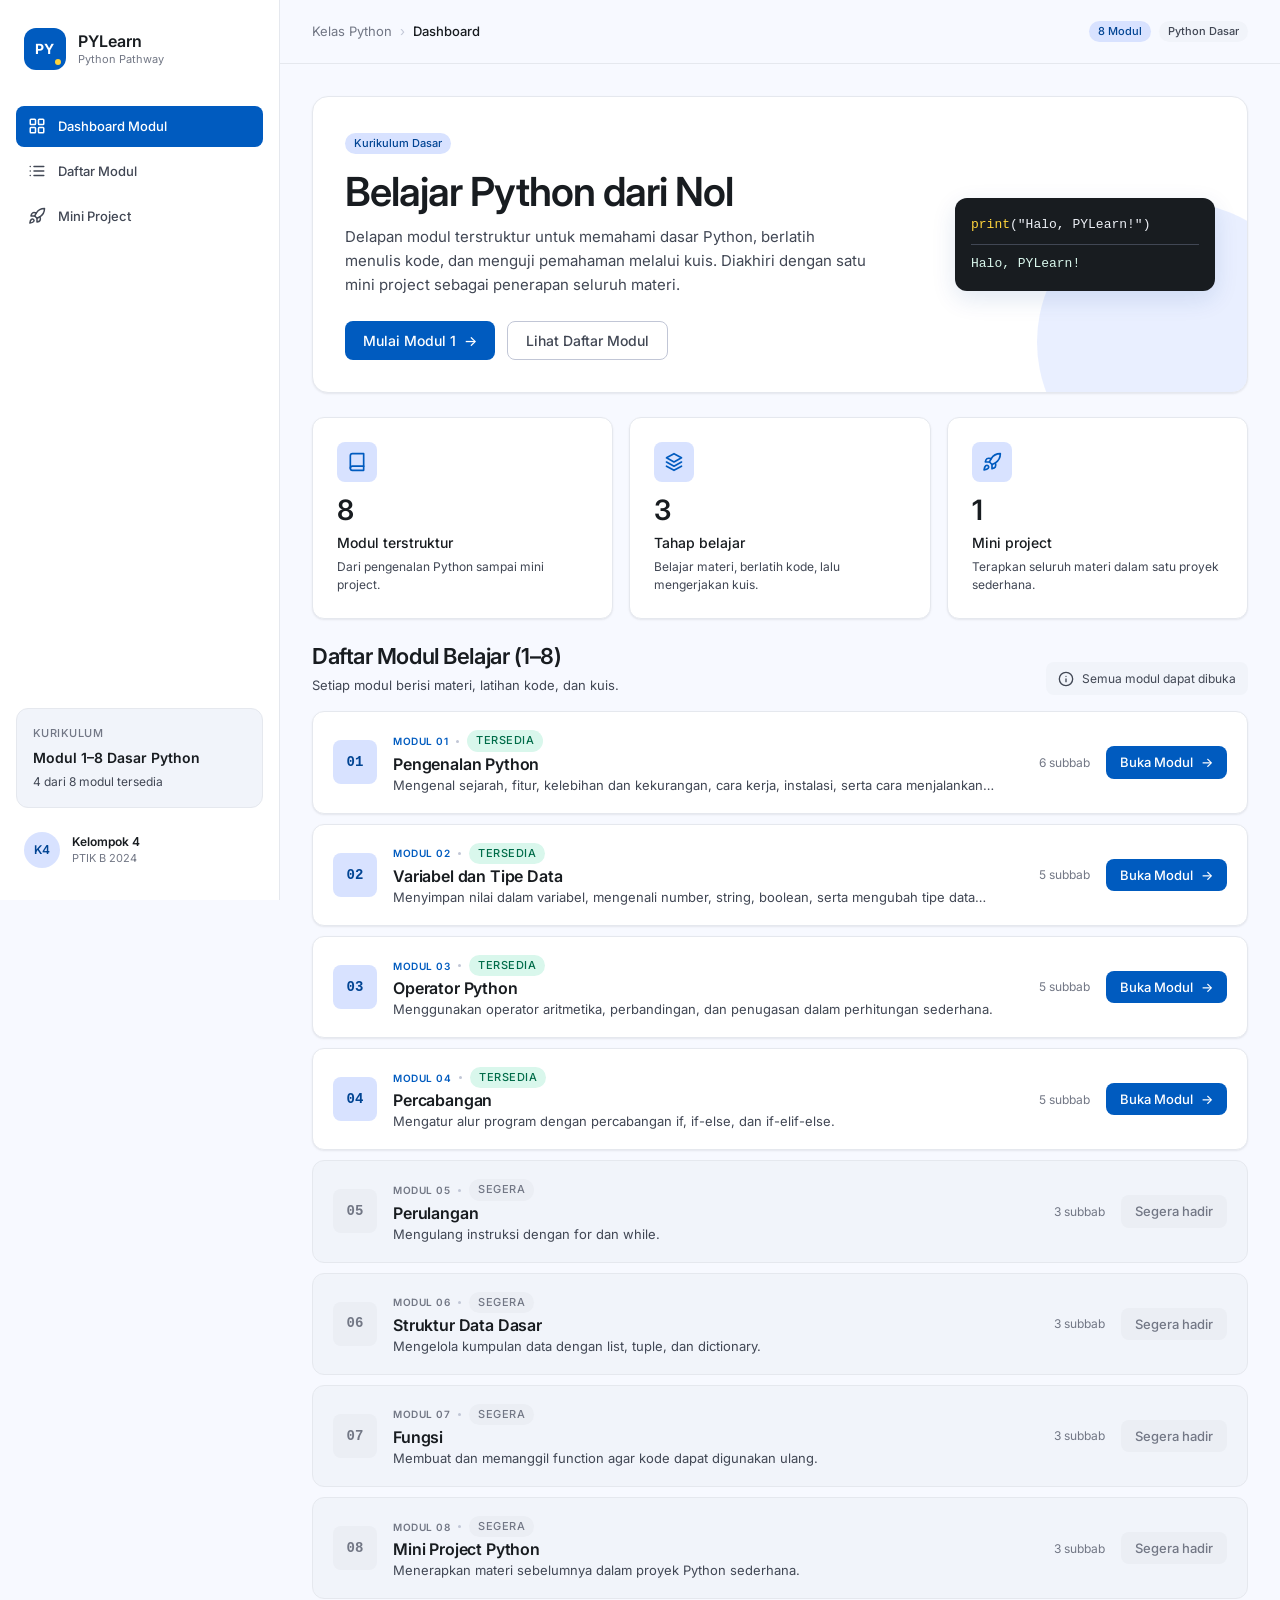
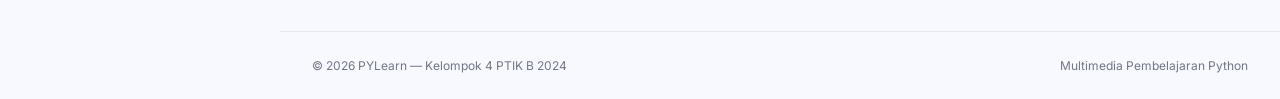
==== index.html @ 224ff623 "menambahkan modul 4" ====
<!DOCTYPE html>
<html lang="id">
<head>
  <meta charset="UTF-8">
  <meta name="viewport" content="width=device-width, initial-scale=1">

  <title>PYLearn — Belajar Python dari Nol</title>
  <meta name="description"
        content="Multimedia pembelajaran Python untuk mahasiswa semester awal: materi, latihan kode, kuis, dan mini project.">

  <link rel="icon" href="favicon.svg" type="image/svg+xml">

  <link rel="preconnect" href="https://fonts.googleapis.com">
  <link rel="preconnect" href="https://fonts.gstatic.com" crossorigin>
  <link href="https://fonts.googleapis.com/css2?family=Inter:wght@400;500;600;700&display=swap"
        rel="stylesheet">

  <link rel="stylesheet" href="css/variables.css">
  <link rel="stylesheet" href="css/base.css">
  <link rel="stylesheet" href="css/components.css">
</head>
<body>

  <!-- ==================== SIDEBAR ==================== -->
  <aside class="sidebar" id="sidebar" aria-label="Navigasi utama">
    <a class="merek" href="index.html" aria-label="PYLearn, kembali ke dashboard">
      <span class="merek__ikon" aria-hidden="true">PY</span>
      <span class="merek__teks">
        <strong>PYLearn</strong>
        <span>Python Pathway</span>
      </span>
    </a>

    <nav class="navigasi-utama" aria-label="Navigasi halaman">
      <span class="navigasi-utama__penanda" aria-hidden="true"></span>

      <a class="navigasi-utama__tautan navigasi-utama__tautan--aktif"
         href="#dashboard"
         data-bagian="dashboard"
         aria-current="location">
        <svg class="navigasi-utama__ikon" viewBox="0 0 24 24" fill="none"
             stroke="currentColor" stroke-width="2" stroke-linecap="round"
             stroke-linejoin="round" aria-hidden="true">
          <rect x="3" y="3" width="7" height="7" rx="1"></rect>
          <rect x="14" y="3" width="7" height="7" rx="1"></rect>
          <rect x="3" y="14" width="7" height="7" rx="1"></rect>
          <rect x="14" y="14" width="7" height="7" rx="1"></rect>
        </svg>
        Dashboard Modul
      </a>

      <a class="navigasi-utama__tautan"
         href="#daftar-modul"
         data-bagian="daftar-modul">
        <svg class="navigasi-utama__ikon" viewBox="0 0 24 24" fill="none"
             stroke="currentColor" stroke-width="2" stroke-linecap="round"
             stroke-linejoin="round" aria-hidden="true">
          <path d="M8 6h13"></path>
          <path d="M8 12h13"></path>
          <path d="M8 18h13"></path>
          <path d="M3 6h.01"></path>
          <path d="M3 12h.01"></path>
          <path d="M3 18h.01"></path>
        </svg>
        Daftar Modul
      </a>

      <a class="navigasi-utama__tautan" href="modul.html?id=8">
        <svg class="navigasi-utama__ikon" viewBox="0 0 24 24" fill="none"
             stroke="currentColor" stroke-width="2" stroke-linecap="round"
             stroke-linejoin="round" aria-hidden="true">
          <path d="M4.5 16.5c-1.5 1.26-2 5-2 5s3.74-.5 5-2c.71-.84.7-2.13-.09-2.91a2.18 2.18 0 0 0-2.91-.09z"></path>
          <path d="m12 15-3-3a22 22 0 0 1 2-3.95A12.88 12.88 0 0 1 22 2c0 2.72-.78 7.5-6 11a22.35 22.35 0 0 1-4 2z"></path>
          <path d="M9 12H4s.55-3.03 2-4c1.62-1.08 5 0 5 0"></path>
          <path d="M12 15v5s3.03-.55 4-2c1.08-1.62 0-5 0-5"></path>
        </svg>
        Mini Project
      </a>
    </nav>

    <div class="sidebar__kartu">
      <p class="sidebar__kartu-label">Kurikulum</p>
      <p class="sidebar__kartu-judul">Modul 1–8 Dasar Python</p>
      <p class="sidebar__kartu-teks">
        <span id="jumlah-tersedia">4</span> dari 8 modul tersedia
      </p>
    </div>

    <div class="sidebar__kaki">
      <span class="avatar" aria-hidden="true">K4</span>
      <div class="sidebar__kaki-teks">
        <strong>Kelompok 4</strong>
        <span>PTIK B 2024</span>
      </div>
    </div>
  </aside>

  <div class="bingkai-utama">
    <!-- ==================== TOPBAR ==================== -->
    <header class="topbar">
      <button class="tombol-menu" id="tombol-menu" type="button"
              aria-controls="sidebar" aria-expanded="false"
              aria-label="Buka navigasi">
        <svg viewBox="0 0 24 24" width="20" height="20" fill="none"
             stroke="currentColor" stroke-width="2" stroke-linecap="round"
             aria-hidden="true">
          <path d="M4 6h16"></path>
          <path d="M4 12h16"></path>
          <path d="M4 18h16"></path>
        </svg>
      </button>

      <nav class="remah" aria-label="Remah roti">
        <span class="remah__kelas">Kelas Python</span>
        <span class="remah__pemisah" aria-hidden="true">›</span>
        <span class="remah__aktif">Dashboard</span>
      </nav>

      <div class="topbar__kanan">
        <span class="lencana lencana--biru">8 Modul</span>
        <span class="lencana">Python Dasar</span>
      </div>
    </header>

    <!-- ==================== KONTEN DASHBOARD ==================== -->
    <main class="konten-utama">

      <!-- Banner utama dan ajakan mulai belajar. -->
      <section class="banner" id="dashboard" aria-labelledby="judul-banner">
        <div class="banner__isi">
          <span class="lencana lencana--biru">Kurikulum Dasar</span>
          <h1 class="banner__judul" id="judul-banner">
            Belajar Python dari Nol
          </h1>
          <p class="banner__teks">
            Delapan modul terstruktur untuk memahami dasar Python, berlatih
            menulis kode, dan menguji pemahaman melalui kuis. Diakhiri dengan
            satu mini project sebagai penerapan seluruh materi.
          </p>
          <div class="banner__aksi">
            <a class="tombol" href="modul.html?id=1">
              Mulai Modul 1
              <span aria-hidden="true">→</span>
            </a>
            <a class="tombol tombol--garis" href="#daftar-modul">
              Lihat Daftar Modul
            </a>
          </div>
        </div>

        <div class="banner__kode" aria-hidden="true">
          <span class="banner__kode-baris">
            <span class="banner__kode-kata">print</span>("Halo, PYLearn!")
          </span>
          <span class="banner__kode-hasil">Halo, PYLearn!</span>
        </div>
      </section>

      <!-- Ringkasan angka kurikulum; isinya statis. -->
      <section class="ringkasan" aria-label="Ringkasan kurikulum">
        <article class="kartu-ringkasan">
          <span class="kartu-ringkasan__ikon" aria-hidden="true">
            <svg viewBox="0 0 24 24" width="20" height="20" fill="none"
                 stroke="currentColor" stroke-width="2" stroke-linecap="round"
                 stroke-linejoin="round">
              <path d="M4 19.5A2.5 2.5 0 0 1 6.5 17H20"></path>
              <path d="M6.5 2H20v20H6.5A2.5 2.5 0 0 1 4 19.5v-15A2.5 2.5 0 0 1 6.5 2z"></path>
            </svg>
          </span>
          <span class="kartu-ringkasan__nilai">8</span>
          <span class="kartu-ringkasan__label">Modul terstruktur</span>
          <p class="kartu-ringkasan__teks">
            Dari pengenalan Python sampai mini project.
          </p>
        </article>

        <article class="kartu-ringkasan">
          <span class="kartu-ringkasan__ikon" aria-hidden="true">
            <svg viewBox="0 0 24 24" width="20" height="20" fill="none"
                 stroke="currentColor" stroke-width="2" stroke-linecap="round"
                 stroke-linejoin="round">
              <path d="m12 2 9 5-9 5-9-5 9-5z"></path>
              <path d="m3 12 9 5 9-5"></path>
              <path d="m3 17 9 5 9-5"></path>
            </svg>
          </span>
          <span class="kartu-ringkasan__nilai">3</span>
          <span class="kartu-ringkasan__label">Tahap belajar</span>
          <p class="kartu-ringkasan__teks">
            Belajar materi, berlatih kode, lalu mengerjakan kuis.
          </p>
        </article>

        <article class="kartu-ringkasan">
          <span class="kartu-ringkasan__ikon" aria-hidden="true">
            <svg viewBox="0 0 24 24" width="20" height="20" fill="none"
                 stroke="currentColor" stroke-width="2" stroke-linecap="round"
                 stroke-linejoin="round">
              <path d="M4.5 16.5c-1.5 1.26-2 5-2 5s3.74-.5 5-2c.71-.84.7-2.13-.09-2.91a2.18 2.18 0 0 0-2.91-.09z"></path>
              <path d="m12 15-3-3a22 22 0 0 1 2-3.95A12.88 12.88 0 0 1 22 2c0 2.72-.78 7.5-6 11a22.35 22.35 0 0 1-4 2z"></path>
              <path d="M9 12H4s.55-3.03 2-4c1.62-1.08 5 0 5 0"></path>
              <path d="M12 15v5s3.03-.55 4-2c1.08-1.62 0-5 0-5"></path>
            </svg>
          </span>
          <span class="kartu-ringkasan__nilai">1</span>
          <span class="kartu-ringkasan__label">Mini project</span>
          <p class="kartu-ringkasan__teks">
            Terapkan seluruh materi dalam satu proyek sederhana.
          </p>
        </article>
      </section>

      <!-- Daftar modul dirender oleh js/pages/dashboard.js. -->
      <section class="bagian-modul" id="daftar-modul"
               aria-labelledby="judul-daftar-modul">
        <div class="bagian-modul__kepala">
          <div>
            <h2 class="bagian-modul__judul" id="judul-daftar-modul">
              Daftar Modul Belajar (1–8)
            </h2>
            <p class="bagian-modul__teks">
              Setiap modul berisi materi, latihan kode, dan kuis.
            </p>
          </div>
          <span class="bagian-modul__catatan">
            <svg viewBox="0 0 24 24" width="16" height="16" fill="none"
                 stroke="currentColor" stroke-width="2" stroke-linecap="round"
                 stroke-linejoin="round" aria-hidden="true">
              <circle cx="12" cy="12" r="10"></circle>
              <path d="M12 16v-4"></path>
              <path d="M12 8h.01"></path>
            </svg>
            Semua modul dapat dibuka
          </span>
        </div>

        <p class="status-modul" id="status-modul" role="status">
          Memuat daftar modul…
        </p>
        <div class="daftar-modul" id="wadah-modul"></div>
      </section>

    </main>

    <!-- ==================== FOOTER ==================== -->
    <footer class="footer">
      <p>© 2026 PYLearn — Kelompok 4 PTIK B 2024</p>
      <p>Multimedia Pembelajaran Python</p>
    </footer>
  </div>

  <!-- Tirai gelap saat drawer mobile terbuka. -->
  <div class="tirai" id="tirai" hidden></div>

  <!-- Skrip halaman dimuat sebagai ES module. -->
  <script type="module" src="js/pages/dashboard.js"></script>
</body>
</html>
---- css/variables.css ----
/* ============================================================
   TOKEN DESAIN
   ------------------------------------------------------------
   Semua warna, radius, bayangan, dan jarak untuk seluruh halaman.
   Komponen hanya boleh memakai variabel di sini; nilai hex baru
   ditambahkan di berkas ini, bukan di components.css.
   ============================================================ */

:root {
  /* Warna utama */
  --warna-utama: #005bbf;
  --warna-utama-gelap: #004493;
  --warna-utama-lembut: #d8e2ff;
  --warna-sekunder: #4648d4;
  --warna-sekunder-lembut: #e1e0ff;
  --warna-aksen: #ffd43b;

  /* Warna status */
  --warna-sukses: #006c49;
  --warna-sukses-lembut: #d9f7ec;
  --warna-bahaya: #ba1a1a;
  --warna-bahaya-lembut: #ffdad6;

  /* Warna netral */
  --warna-putih: #ffffff;
  --warna-latar: #f7f9ff;
  --warna-kartu: #ffffff;
  --warna-latar-lembut: #f1f4fa;
  --warna-latar-lembut-2: #ebeef4;
  --warna-garis: #c1c6d6;
  --warna-garis-lembut: #e5e8ee;
  --warna-teks: #181c20;
  --warna-teks-redup: #414754;
  --warna-teks-samar: #727785;

  /* Warna kode */
  --latar-kode: #181c20;
  --teks-kode: #eef1f7;
  --teks-kode-redup: #b9c0cc;
  --teks-kode-samar: #aab2c0;
  --warna-kode-aksen: #ffd43b;

  /* Radius */
  --radius-kecil: 8px;
  --radius-sedang: 12px;
  --radius-besar: 16px;
  --radius-pil: 9999px;

  /* Bayangan */
  --bayangan-kartu:
    0 1px 2px rgba(24, 28, 32, 0.05),
    0 1px 3px rgba(24, 28, 32, 0.04);
  --bayangan-naik: 0 8px 24px rgba(0, 68, 147, 0.12);
  --tirai: rgba(24, 28, 32, 0.45);

  /* Jarak */
  --jarak-1: 4px;
  --jarak-2: 8px;
  --jarak-3: 12px;
  --jarak-4: 16px;
  --jarak-5: 24px;
  --jarak-6: 32px;
  --jarak-7: 48px;

  /* Tata letak */
  --lebar-sidebar: 280px;
  --lebar-konten: 1180px;
}
---- css/base.css ----
/* ============================================================
   DASAR HALAMAN
   ------------------------------------------------------------
   Reset ringan, tipografi, dan perilaku dasar elemen. Warna dan
   jarak diambil dari css/variables.css agar tidak ada nilai
   hardcoded di komponen.
   ============================================================ */

*,
*::before,
*::after {
  box-sizing: border-box;
}

html {
  scroll-behavior: smooth;
}

body {
  margin: 0;
  min-height: 100vh;
  background: var(--warna-latar);
  color: var(--warna-teks);
  font-family: "Inter", "Segoe UI", Arial, sans-serif;
  font-size: 16px;
  line-height: 1.6;
  -webkit-font-smoothing: antialiased;
}

h1,
h2,
h3,
h4 {
  margin: 0;
  color: var(--warna-teks);
  font-weight: 600;
  line-height: 1.25;
  letter-spacing: -0.01em;
}

p {
  margin: 0;
}

a {
  color: var(--warna-utama);
  text-decoration: none;
}

a:hover {
  color: var(--warna-utama-gelap);
}

button,
input,
textarea,
select {
  font: inherit;
}

button {
  cursor: pointer;
}

img,
svg {
  display: block;
  max-width: 100%;
}

:focus-visible {
  outline: 2px solid var(--warna-utama);
  outline-offset: 2px;
}

[hidden] {
  display: none !important;
}

body.tanpa-gulir {
  overflow: hidden;
}

@media (prefers-reduced-motion: reduce) {
  *,
  *::before,
  *::after {
    scroll-behavior: auto !important;
    transition: none !important;
    animation: none !important;
  }
}
---- css/components.css ----
/* ============================================================
   KOMPONEN UI PYLearn
   ------------------------------------------------------------
   Daftar isi:
   01. Komponen umum (tombol, lencana, kartu)
   02. Sidebar dan navigasi utama
   03. Bingkai utama, topbar, dan konten
   04. Banner dashboard
   05. Kartu ringkasan
   06. Daftar modul
   07. Footer dan tirai
   08. Editor dan output
   09. Responsif dasar
   10. Halaman modul
   11. Transisi halaman dan media
   12. Kuis
   13. Halaman penutup
   ------------------------------------------------------------
   Semua warna diambil dari css/variables.css. Bagian yang
   memakai breakpoint diberi catatan pada masing-masing media query.
   ============================================================ */

/* ============================================================
   KOMPONEN UMUM
   ============================================================ */

.tombol {
  display: inline-flex;
  align-items: center;
  justify-content: center;
  gap: var(--jarak-2);
  padding: 10px 18px;
  border: 0;
  border-radius: var(--radius-kecil);
  background: var(--warna-utama);
  color: var(--warna-putih);
  font-size: 14px;
  font-weight: 500;
  line-height: 1.25;
  text-align: center;
  transition: background 0.18s ease, transform 0.18s ease;
}

.tombol:hover {
  background: var(--warna-utama-gelap);
  color: var(--warna-putih);
}

.tombol:active {
  transform: scale(0.99);
}

.tombol:disabled {
  opacity: 0.55;
  cursor: not-allowed;
}

.tombol--garis {
  border: 1px solid var(--warna-garis);
  background: transparent;
  color: var(--warna-teks-redup);
}

.tombol--garis:hover {
  border-color: var(--warna-utama);
  background: var(--warna-latar-lembut);
  color: var(--warna-utama);
}

.tombol--kecil {
  padding: 8px 14px;
  font-size: 13px;
}

.tombol--nonaktif {
  background: var(--warna-latar-lembut-2);
  color: var(--warna-teks-samar);
  cursor: not-allowed;
}

.tombol--nonaktif:hover {
  background: var(--warna-latar-lembut-2);
  color: var(--warna-teks-samar);
}

.tombol-stop {
  background: var(--warna-bahaya);
}

.tombol-stop:hover {
  background: var(--warna-bahaya);
}

.lencana {
  display: inline-flex;
  align-items: center;
  gap: var(--jarak-1);
  padding: 3px 9px;
  border-radius: var(--radius-pil);
  background: var(--warna-latar-lembut);
  color: var(--warna-teks-redup);
  font-size: 11px;
  font-weight: 500;
  line-height: 1.4;
  white-space: nowrap;
}

.lencana--biru {
  background: var(--warna-utama-lembut);
  color: var(--warna-utama-gelap);
}

.lencana--tersedia {
  background: var(--warna-sukses-lembut);
  color: var(--warna-sukses);
}

.lencana--bahaya {
  background: var(--warna-bahaya-lembut);
  color: var(--warna-bahaya);
}

.lencana--segera {
  background: var(--warna-latar-lembut-2);
  color: var(--warna-teks-samar);
}

/* ============================================================
   SIDEBAR
   ============================================================ */

.sidebar {
  position: fixed;
  inset: 0 auto 0 0;
  z-index: 40;
  display: flex;
  flex-direction: column;
  width: var(--lebar-sidebar);
  padding: var(--jarak-5) var(--jarak-4);
  border-right: 1px solid var(--warna-garis-lembut);
  background: var(--warna-kartu);
  overflow-y: auto;
}

.merek {
  display: flex;
  align-items: center;
  gap: var(--jarak-3);
  padding: var(--jarak-1) var(--jarak-2);
  color: var(--warna-teks);
}

.merek:hover {
  color: var(--warna-teks);
}

.merek__ikon {
  position: relative;
  display: grid;
  place-items: center;
  width: 42px;
  height: 42px;
  border-radius: var(--radius-sedang);
  background: var(--warna-utama);
  color: var(--warna-putih);
  font-size: 14px;
  font-weight: 700;
  letter-spacing: 0.02em;
}

.merek__ikon::after {
  content: "";
  position: absolute;
  right: 5px;
  bottom: 5px;
  width: 6px;
  height: 6px;
  border-radius: 50%;
  background: var(--warna-aksen);
}

.merek__teks {
  display: flex;
  flex-direction: column;
  line-height: 1.3;
}

.merek__teks strong {
  font-size: 16px;
  font-weight: 600;
}

.merek__teks span {
  color: var(--warna-teks-samar);
  font-size: 11px;
}

.navigasi-utama {
  position: relative;
  display: flex;
  flex-direction: column;
  gap: var(--jarak-1);
  margin-top: var(--jarak-6);
}

/* Penanda biru yang bergeser mengikuti menu aktif. */
.navigasi-utama__penanda {
  position: absolute;
  top: 0;
  right: 0;
  left: 0;
  z-index: 0;
  height: 36px;
  border-radius: var(--radius-kecil);
  background: var(--warna-utama);
  opacity: 0;
  pointer-events: none;
  will-change: transform;
  transition:
    transform 0.35s cubic-bezier(0.22, 1, 0.36, 1),
    height 0.35s cubic-bezier(0.22, 1, 0.36, 1);
}
/* Penanda baru ditampilkan setelah posisinya dihitung JavaScript. */
.navigasi-utama--siap .navigasi-utama__penanda {
  opacity: 1;
}

.navigasi-utama__tautan {
  position: relative;
  z-index: 1;
  display: flex;
  align-items: center;
  gap: var(--jarak-3);
  padding: 10px var(--jarak-3);
  border-radius: var(--radius-kecil);
  background: transparent;
  color: var(--warna-teks-redup);
  font-size: 13px;
  font-weight: 500;
  transition: background-color 0.25s ease, color 0.25s ease;
}

.navigasi-utama__tautan:hover {
  background: var(--warna-latar-lembut);
  color: var(--warna-teks);
}

.navigasi-utama__tautan--aktif,
.navigasi-utama__tautan--aktif:hover {
  background: var(--warna-utama);
  color: var(--warna-putih);
}

.navigasi-utama--siap .navigasi-utama__tautan--aktif,
.navigasi-utama--siap .navigasi-utama__tautan--aktif:hover {
  background: transparent;
}

.navigasi-utama__ikon {
  width: 18px;
  height: 18px;
  flex: 0 0 auto;
}

.sidebar__kartu {
  margin-top: auto;
  padding: var(--jarak-4);
  border: 1px solid var(--warna-garis-lembut);
  border-radius: var(--radius-sedang);
  background: var(--warna-latar-lembut);
}

.sidebar__kartu-label {
  color: var(--warna-teks-samar);
  font-size: 11px;
  font-weight: 500;
  letter-spacing: 0.04em;
  text-transform: uppercase;
}

.sidebar__kartu-judul {
  margin-top: var(--jarak-1);
  font-size: 14px;
  font-weight: 600;
}

.sidebar__kartu-teks {
  margin-top: var(--jarak-1);
  color: var(--warna-teks-redup);
  font-size: 12px;
  line-height: 1.5;
}

.sidebar__kaki {
  display: flex;
  align-items: center;
  gap: var(--jarak-3);
  margin-top: var(--jarak-4);
  padding: var(--jarak-2);
}

.avatar {
  display: grid;
  place-items: center;
  width: 36px;
  height: 36px;
  flex: 0 0 auto;
  border-radius: var(--radius-pil);
  background: var(--warna-utama-lembut);
  color: var(--warna-utama-gelap);
  font-size: 12px;
  font-weight: 600;
}

.sidebar__kaki-teks {
  display: flex;
  flex-direction: column;
  line-height: 1.35;
}

.sidebar__kaki-teks strong {
  font-size: 12px;
  font-weight: 600;
}

.sidebar__kaki-teks span {
  color: var(--warna-teks-samar);
  font-size: 11px;
}

/* ============================================================
   BINGKAI UTAMA, TOPBAR, DAN KONTEN
   ============================================================ */

.bingkai-utama {
  display: flex;
  flex-direction: column;
  min-height: 100vh;
  margin-left: var(--lebar-sidebar);
}

.topbar {
  position: sticky;
  top: 0;
  z-index: 20;
  display: flex;
  align-items: center;
  gap: var(--jarak-4);
  min-height: 64px;
  padding: 0 var(--jarak-6);
  border-bottom: 1px solid var(--warna-garis-lembut);
  background: var(--warna-latar);
}

.tombol-menu {
  display: none;
  align-items: center;
  justify-content: center;
  width: 40px;
  height: 40px;
  border: 1px solid var(--warna-garis);
  border-radius: var(--radius-kecil);
  background: var(--warna-kartu);
  color: var(--warna-teks);
}

.remah {
  display: flex;
  align-items: center;
  gap: var(--jarak-2);
  color: var(--warna-teks-samar);
  font-size: 13px;
}

.remah__pemisah {
  color: var(--warna-garis);
}

.remah__aktif {
  color: var(--warna-teks);
  font-weight: 500;
}

.topbar__kanan {
  display: flex;
  align-items: center;
  gap: var(--jarak-2);
  margin-left: auto;
}

.konten-utama {
  display: flex;
  flex-direction: column;
  gap: var(--jarak-5);
  width: 100%;
  max-width: var(--lebar-konten);
  margin: 0 auto;
  padding: var(--jarak-6);
}

/* ============================================================
   BANNER
   ============================================================ */

.banner {
  position: relative;
  display: flex;
  align-items: center;
  justify-content: space-between;
  gap: var(--jarak-6);
  padding: var(--jarak-6);
  border: 1px solid var(--warna-garis-lembut);
  border-radius: var(--radius-besar);
  background: var(--warna-kartu);
  box-shadow: var(--bayangan-kartu);
  overflow: hidden;
}

.banner::after {
  content: "";
  position: absolute;
  right: -70px;
  bottom: -90px;
  width: 280px;
  height: 280px;
  border-radius: 50%;
  background: var(--warna-utama-lembut);
  opacity: 0.55;
  pointer-events: none;
}

.banner__isi {
  position: relative;
  z-index: 1;
  max-width: 640px;
}

.banner__judul {
  margin-top: var(--jarak-3);
  font-size: clamp(28px, 4vw, 40px);
  letter-spacing: -0.025em;
}

.banner__teks {
  margin-top: var(--jarak-2);
  max-width: 58ch;
  color: var(--warna-teks-redup);
  font-size: 15px;
}

.banner__aksi {
  display: flex;
  flex-wrap: wrap;
  gap: var(--jarak-3);
  margin-top: var(--jarak-5);
}

.banner__kode {
  position: relative;
  z-index: 1;
  flex: 0 0 auto;
  min-width: 260px;
  padding: var(--jarak-4);
  border-radius: var(--radius-sedang);
  background: var(--latar-kode);
  color: var(--teks-kode);
  font-family: Consolas, "Cascadia Code", "Courier New", monospace;
  font-size: 13px;
  line-height: 1.7;
  box-shadow: var(--bayangan-naik);
}

.banner__kode-baris {
  display: block;
}

.banner__kode-kata {
  color: var(--warna-kode-aksen);
}

.banner__kode-hasil {
  display: block;
  margin-top: var(--jarak-2);
  padding-top: var(--jarak-2);
  border-top: 1px solid var(--warna-teks-redup);
  color: var(--warna-sukses-lembut);
}

/* ============================================================
   KARTU RINGKASAN
   ============================================================ */

.ringkasan {
  display: grid;
  grid-template-columns: repeat(3, minmax(0, 1fr));
  gap: var(--jarak-4);
}

.kartu-ringkasan {
  display: flex;
  flex-direction: column;
  gap: var(--jarak-1);
  padding: var(--jarak-5);
  border: 1px solid var(--warna-garis-lembut);
  border-radius: var(--radius-sedang);
  background: var(--warna-kartu);
  box-shadow: var(--bayangan-kartu);
}

.kartu-ringkasan__ikon {
  display: grid;
  place-items: center;
  width: 40px;
  height: 40px;
  margin-bottom: var(--jarak-2);
  border-radius: var(--radius-kecil);
  background: var(--warna-utama-lembut);
  color: var(--warna-utama);
}

.kartu-ringkasan__nilai {
  font-size: 28px;
  font-weight: 600;
  letter-spacing: -0.02em;
  line-height: 1.2;
}

.kartu-ringkasan__label {
  font-size: 14px;
  font-weight: 500;
}

.kartu-ringkasan__teks {
  color: var(--warna-teks-redup);
  font-size: 12px;
  line-height: 1.5;
}

/* ============================================================
   DAFTAR MODUL
   ============================================================ */

.bagian-modul {
  display: flex;
  flex-direction: column;
  gap: var(--jarak-4);
  scroll-margin-top: 84px;
}

#dashboard {
  scroll-margin-top: 84px;
}

.bagian-modul__kepala {
  display: flex;
  align-items: flex-end;
  justify-content: space-between;
  gap: var(--jarak-4);
  flex-wrap: wrap;
}

.bagian-modul__judul {
  font-size: 22px;
  letter-spacing: -0.02em;
}

.bagian-modul__teks {
  margin-top: var(--jarak-1);
  color: var(--warna-teks-redup);
  font-size: 13px;
}

.bagian-modul__catatan {
  display: inline-flex;
  align-items: center;
  gap: var(--jarak-2);
  padding: 7px 12px;
  border-radius: var(--radius-kecil);
  background: var(--warna-latar-lembut);
  color: var(--warna-teks-redup);
  font-size: 12px;
}

.daftar-modul {
  display: flex;
  flex-direction: column;
  gap: 10px;
}

.kartu-modul {
  display: flex;
  align-items: center;
  justify-content: space-between;
  gap: var(--jarak-5);
  padding: 18px 20px;
  border: 1px solid var(--warna-garis-lembut);
  border-radius: var(--radius-sedang);
  background: var(--warna-kartu);
  box-shadow: var(--bayangan-kartu);
  transition: border-color 0.18s ease, box-shadow 0.18s ease;
}

.kartu-modul:not(.kartu-modul--segera):hover {
  border-color: var(--warna-utama-lembut);
  box-shadow: var(--bayangan-naik);
}

.kartu-modul--segera {
  background: var(--warna-latar-lembut);
  box-shadow: none;
}

.kartu-modul__kiri {
  display: flex;
  align-items: center;
  gap: var(--jarak-4);
  min-width: 0;
}

.kartu-modul__nomor {
  display: grid;
  place-items: center;
  width: 44px;
  height: 44px;
  flex: 0 0 auto;
  border-radius: var(--radius-kecil);
  background: var(--warna-utama-lembut);
  color: var(--warna-utama-gelap);
  font-family: Consolas, "Cascadia Code", monospace;
  font-size: 14px;
  font-weight: 600;
}

.kartu-modul--segera .kartu-modul__nomor {
  background: var(--warna-latar-lembut-2);
  color: var(--warna-teks-samar);
}

.kartu-modul__info {
  min-width: 0;
}

.kartu-modul__meta {
  display: flex;
  align-items: center;
  gap: var(--jarak-2);
  color: var(--warna-teks-samar);
  font-size: 10px;
  font-weight: 500;
  letter-spacing: 0.05em;
  text-transform: uppercase;
}

.kartu-modul__meta strong {
  color: var(--warna-utama);
  font-weight: 600;
}

.kartu-modul--segera .kartu-modul__meta strong {
  color: var(--warna-teks-samar);
}

.titik-pemisah {
  width: 3px;
  height: 3px;
  border-radius: 50%;
  background: var(--warna-garis);
}

.kartu-modul__judul {
  margin-top: 2px;
  font-size: 16px;
  letter-spacing: -0.01em;
}

.kartu-modul__deskripsi {
  display: -webkit-box;
  margin-top: 2px;
  overflow: hidden;
  color: var(--warna-teks-redup);
  font-size: 13px;
  line-height: 1.45;
  -webkit-box-orient: vertical;
  -webkit-line-clamp: 1;
}

.kartu-modul__kanan {
  display: flex;
  align-items: center;
  gap: var(--jarak-4);
  flex: 0 0 auto;
}

.kartu-modul__subbab {
  color: var(--warna-teks-samar);
  font-size: 12px;
  white-space: nowrap;
}

.status-modul {
  padding: var(--jarak-5);
  color: var(--warna-teks-redup);
  font-size: 14px;
  text-align: center;
}

.status-modul--gagal {
  border: 1px solid var(--warna-bahaya-lembut);
  border-radius: var(--radius-sedang);
  background: var(--warna-bahaya-lembut);
  color: var(--warna-bahaya);
}

/* ============================================================
   FOOTER DAN TIRAI
   ============================================================ */

.footer {
  display: flex;
  align-items: center;
  justify-content: space-between;
  gap: var(--jarak-3);
  margin-top: auto;
  padding: var(--jarak-5) var(--jarak-6);
  border-top: 1px solid var(--warna-garis-lembut);
  color: var(--warna-teks-samar);
  font-size: 12px;
}

.tirai {
  position: fixed;
  inset: 0;
  z-index: 35;
  background: var(--tirai);
}

/* ============================================================
   EDITOR DAN OUTPUT (dipakai halaman modul)
   ============================================================ */

.CodeMirror {
  border: 1px solid var(--warna-garis);
  border-radius: var(--radius-kecil);
  height: auto;
  font-size: 15px;
}

.CodeMirror-scroll {
  min-height: 180px;
}

.panel-output {
  min-height: 60px;
  padding: var(--jarak-3);
  border-radius: var(--radius-kecil);
  background: var(--latar-kode);
  color: var(--teks-kode);
  font-family: Consolas, "Cascadia Code", "Courier New", monospace;
  font-size: 14px;
  white-space: pre-wrap;
}

/* ============================================================
   RESPONSIF DASAR
   ------------------------------------------------------------
   1024px: sidebar berubah menjadi drawer (dikendalikan sidebar.js).
   820px : grid dua kolom mulai ditumpuk.
   640px : tata letak satu kolom dan tombol melebar.
   ============================================================ */

@media (max-width: 1024px) {
  .sidebar {
    transform: translateX(-100%);
    transition: transform 0.25s ease;
    box-shadow: var(--bayangan-naik);
  }

  .sidebar--terbuka {
    transform: translateX(0);
  }

  .bingkai-utama {
    margin-left: 0;
  }

  .tombol-menu {
    display: inline-flex;
  }

  .topbar {
    padding: 0 var(--jarak-5);
  }

  .konten-utama {
    padding: var(--jarak-5);
  }

  .footer {
    padding: var(--jarak-5);
  }
}

@media (max-width: 820px) {
  .ringkasan {
    grid-template-columns: repeat(2, minmax(0, 1fr));
  }

  .banner {
    flex-direction: column;
    align-items: stretch;
  }

  .banner__isi {
    width: 100%;
    max-width: none;
  }

  .banner__kode {
    width: 100%;
    min-width: 0;
  }
}

@media (max-width: 640px) {
  .topbar {
    gap: var(--jarak-3);
    padding: 0 var(--jarak-4);
  }

  .remah__kelas,
  .topbar__kanan {
    display: none;
  }

  .konten-utama {
    gap: var(--jarak-4);
    padding: var(--jarak-4);
  }

  .banner {
    padding: var(--jarak-5);
  }

  .banner__kode {
    display: none;
  }

  .ringkasan {
    grid-template-columns: 1fr;
  }

  .kartu-ringkasan {
    padding: var(--jarak-4);
  }

  .kartu-modul {
    flex-direction: column;
    align-items: stretch;
    gap: var(--jarak-3);
    padding: var(--jarak-4);
  }

  .kartu-modul__deskripsi {
    -webkit-line-clamp: 2;
  }

  .kartu-modul__kanan {
    justify-content: space-between;
    margin-left: 60px;
  }

  .footer {
    flex-direction: column;
    align-items: flex-start;
    padding: var(--jarak-4);
  }
}

/* ============================================================
   HALAMAN MODUL
   ============================================================ */

.remah__kelas {
  color: var(--warna-teks-samar);
}

.remah__kelas:hover {
  color: var(--warna-utama);
}

.teks-samar {
  color: var(--warna-teks-samar);
}

.konten-modul {
  gap: var(--jarak-5);
}

.modul-header {
  display: flex;
  align-items: flex-start;
  justify-content: space-between;
  gap: var(--jarak-5);
  padding: var(--jarak-6);
  border: 1px solid var(--warna-garis-lembut);
  border-radius: var(--radius-besar);
  background: var(--warna-kartu);
  box-shadow: var(--bayangan-kartu);
}

.modul-header__isi {
  min-width: 0;
}

.modul-header__judul {
  margin-top: var(--jarak-3);
  font-size: clamp(26px, 3vw, 34px);
}

.modul-header__teks {
  max-width: 760px;
  margin-top: var(--jarak-2);
  color: var(--warna-teks-redup);
  font-size: 14px;
}

.modul-header__meta {
  display: flex;
  flex-wrap: wrap;
  align-items: center;
  gap: var(--jarak-2);
  margin-top: var(--jarak-4);
  color: var(--warna-teks-samar);
  font-size: 12px;
}

.modul-header__kembali {
  flex: 0 0 auto;
}

/* Bilah tiga tahap */
.tahap-nav {
  display: grid;
  grid-template-columns: repeat(3, minmax(0, 1fr));
  gap: var(--jarak-1);
  padding: var(--jarak-1);
  border: 1px solid var(--warna-garis-lembut);
  border-radius: var(--radius-sedang);
  background: var(--warna-kartu);
  box-shadow: var(--bayangan-kartu);
}

.tahap-nav__tautan {
  display: flex;
  align-items: center;
  justify-content: center;
  gap: var(--jarak-2);
  padding: 10px var(--jarak-3);
  border-radius: var(--radius-kecil);
  color: var(--warna-teks-redup);
  font-size: 13px;
  font-weight: 500;
  transition:
    background-color 0.22s ease,
    color 0.22s ease,
    box-shadow 0.22s ease;
}

.tahap-nav__tautan:hover {
  background: var(--warna-latar-lembut);
  color: var(--warna-teks);
}

.tahap-nav__tautan--aktif,
.tahap-nav__tautan--aktif:hover {
  background: var(--warna-utama);
  color: var(--warna-putih);
  box-shadow: var(--bayangan-kartu);
}

.tahap-nav__nomor {
  display: grid;
  place-items: center;
  width: 22px;
  height: 22px;
  border-radius: var(--radius-pil);
  background: var(--warna-latar-lembut);
  color: var(--warna-teks-redup);
  font-size: 11px;
  font-weight: 600;
}

.tahap-nav__tautan--aktif .tahap-nav__nomor {
  background: rgba(255, 255, 255, 0.2);
  color: var(--warna-putih);
}

.panel-tahap {
  display: flex;
  flex-direction: column;
  gap: var(--jarak-4);
}

/* Tab Teks dan Video */
.tab-media {
  display: inline-flex;
  align-self: flex-start;
  gap: var(--jarak-1);
  padding: var(--jarak-1);
  border: 1px solid var(--warna-garis-lembut);
  border-radius: var(--radius-pil);
  background: var(--warna-kartu);
  box-shadow: var(--bayangan-kartu);
}

.tab-media__tombol {
  display: inline-flex;
  align-items: center;
  justify-content: center;
  gap: var(--jarak-2);
  padding: 7px 14px;
  border: 0;
  border-radius: var(--radius-pil);
  background: transparent;
  color: var(--warna-teks-samar);
  font-size: 12px;
  font-weight: 500;
  transition: background-color 0.2s ease, color 0.2s ease;
}

.tab-media__tombol:hover {
  background: var(--warna-latar-lembut);
  color: var(--warna-teks);
}

.tab-media__tombol--aktif,
.tab-media__tombol--aktif:hover {
  background: var(--warna-utama-lembut);
  color: var(--warna-utama-gelap);
}

.tata-letak-belajar {
  display: grid;
  grid-template-columns: minmax(0, 1fr) 288px;
  gap: var(--jarak-5);
  align-items: start;
}

.materi-utama {
  min-width: 0;
  padding: clamp(20px, 3vw, 36px);
  border: 1px solid var(--warna-garis-lembut);
  border-radius: var(--radius-besar);
  background: var(--warna-kartu);
  box-shadow: var(--bayangan-kartu);
}

.panel-media {
  min-width: 0;
}

.konten-materi {
  color: var(--warna-teks-redup);
  font-size: 14px;
  line-height: 1.75;
}

.konten-materi > :first-child,
.konten-materi > .materi-python > :first-child {
  margin-top: 0;
}

.konten-materi h1 {
  margin-bottom: var(--jarak-2);
  font-size: 1.5rem;
}

.konten-materi h2 {
  margin: var(--jarak-6) 0 var(--jarak-2);
  font-size: 1.25rem;
}

.konten-materi h3 {
  margin: var(--jarak-5) 0 var(--jarak-2);
  font-size: 1.05rem;
}

.konten-materi .materi-python > section:first-of-type > h2 {
  margin-top: 0;
}

.konten-materi p {
  margin: var(--jarak-3) 0;
}

.konten-materi ul,
.konten-materi ol {
  margin: var(--jarak-3) 0;
  padding-left: 1.35rem;
}

.konten-materi li {
  margin: var(--jarak-1) 0;
}

.konten-materi strong {
  color: var(--warna-teks);
  font-weight: 600;
}

.konten-materi code {
  padding: 2px 5px;
  border-radius: 4px;
  background: var(--warna-latar-lembut);
  color: var(--warna-utama-gelap);
  font-family: Consolas, "Cascadia Code", "Courier New", monospace;
  font-size: 0.9em;
}

.konten-materi pre {
  margin: var(--jarak-4) 0;
  padding: var(--jarak-4);
  border-radius: var(--radius-kecil);
  background: var(--latar-kode);
  color: var(--teks-kode);
  overflow-x: auto;
}

.konten-materi pre code {
  padding: 0;
  background: transparent;
  color: inherit;
  font-size: 13px;
  line-height: 1.65;
}

.konten-materi [id^="subbab-"] {
  scroll-margin-top: 96px;
}

.status-materi {
  padding: var(--jarak-5);
  color: var(--warna-teks-samar);
  font-size: 13px;
  text-align: center;
}

.status-materi--gagal {
  border: 1px solid var(--warna-bahaya-lembut);
  border-radius: var(--radius-sedang);
  background: var(--warna-bahaya-lembut);
  color: var(--warna-bahaya);
}

/* Video */
.video-materi {
  position: relative;
  aspect-ratio: 16 / 9;
  width: 100%;
  border-radius: var(--radius-sedang);
  background: var(--latar-kode);
  overflow: hidden;
}

.video-materi iframe {
  width: 100%;
  height: 100%;
  border: 0;
}

.video-kosong {
  display: flex;
  flex-direction: column;
  align-items: center;
  justify-content: center;
  gap: var(--jarak-2);
  width: 100%;
  height: 100%;
  padding: var(--jarak-5);
  text-align: center;
}

.video-kosong::before {
  content: "\25B6";
  display: grid;
  place-items: center;
  width: 56px;
  height: 56px;
  padding-left: 4px;
  border: 1px solid rgba(255, 255, 255, 0.25);
  border-radius: var(--radius-pil);
  background: rgba(255, 255, 255, 0.08);
  color: var(--warna-putih);
  font-size: 18px;
}

.video-kosong__judul {
  color: var(--warna-putih);
  font-size: 15px;
  font-weight: 600;
}

.video-kosong__teks {
  max-width: 360px;
  color: var(--teks-kode-redup);
  font-size: 12px;
}

/* Kolom kanan */
.aside-modul {
  position: sticky;
  top: 84px;
  display: flex;
  flex-direction: column;
  gap: var(--jarak-4);
}

.kartu-aside {
  padding: var(--jarak-4);
  border: 1px solid var(--warna-garis-lembut);
  border-radius: var(--radius-sedang);
  background: var(--warna-kartu);
  box-shadow: var(--bayangan-kartu);
}

.kartu-aside__judul {
  color: var(--warna-teks-samar);
  font-size: 11px;
  font-weight: 600;
  letter-spacing: 0.06em;
  text-transform: uppercase;
}

.daftar-subbab,
.daftar-tujuan {
  display: flex;
  flex-direction: column;
  gap: 2px;
  margin: var(--jarak-3) 0 0;
  padding: 0;
  list-style: none;
}

.daftar-subbab__tautan {
  display: block;
  padding: 8px 10px;
  border-left: 2px solid transparent;
  border-radius: 0 var(--radius-kecil) var(--radius-kecil) 0;
  color: var(--warna-teks-redup);
  font-size: 12px;
  line-height: 1.5;
  transition:
    background-color 0.2s ease,
    border-color 0.2s ease,
    color 0.2s ease;
}

.daftar-subbab__tautan:hover {
  background: var(--warna-latar-lembut);
  color: var(--warna-teks);
}

.daftar-subbab__tautan--aktif,
.daftar-subbab__tautan--aktif:hover {
  border-left-color: var(--warna-utama);
  background: var(--warna-utama-lembut);
  color: var(--warna-utama-gelap);
  font-weight: 500;
}

.daftar-tujuan {
  gap: var(--jarak-2);
}

.daftar-tujuan li {
  position: relative;
  padding-left: 16px;
  color: var(--warna-teks-redup);
  font-size: 12px;
  line-height: 1.55;
}

.daftar-tujuan li::before {
  content: "";
  position: absolute;
  top: 0.55em;
  left: 0;
  width: 6px;
  height: 6px;
  border-radius: var(--radius-pil);
  background: var(--warna-utama);
  opacity: 0.6;
}

/* Latihan */
.kartu-latihan {
  padding: var(--jarak-5);
  border: 1px solid var(--warna-garis-lembut);
  border-radius: var(--radius-besar);
  background: var(--warna-kartu);
  box-shadow: var(--bayangan-kartu);
}

.kartu-latihan__kepala {
  display: flex;
  align-items: flex-start;
  justify-content: space-between;
  gap: var(--jarak-4);
  margin-bottom: var(--jarak-5);
}

.kartu-latihan__judul {
  margin-top: var(--jarak-2);
  font-size: 22px;
}

.kartu-latihan__teks {
  max-width: 720px;
  margin-top: var(--jarak-2);
  color: var(--warna-teks-redup);
  font-size: 14px;
  white-space: pre-line;
}

.latihan-target {
  margin-bottom: var(--jarak-4);
  padding: var(--jarak-4);
  border: 1px solid var(--warna-garis-lembut);
  border-radius: var(--radius-sedang);
  background: var(--warna-latar);
}

.latihan-target__kepala {
  display: flex;
  align-items: center;
  justify-content: space-between;
  gap: var(--jarak-3);
  margin-bottom: var(--jarak-2);
}

.latihan-target__kepala h3 {
  font-size: 13px;
}

.latihan-target__kepala .teks-samar {
  font-size: 11px;
}

.latihan-target__kode {
  margin: 0;
  color: var(--warna-teks);
  font-family: Consolas, "Cascadia Code", "Courier New", monospace;
  font-size: 13px;
  line-height: 1.6;
  white-space: pre-wrap;
  overflow-wrap: anywhere;
}

.area-editor {
  border: 1px solid var(--warna-garis);
  border-radius: var(--radius-sedang);
  background: var(--warna-kartu);
  overflow: hidden;
}

.area-editor__kepala {
  display: flex;
  align-items: center;
  justify-content: space-between;
  gap: var(--jarak-3);
  padding: 10px 14px;
  background: var(--latar-kode);
  color: var(--teks-kode);
  font-size: 12px;
}

.area-editor__kepala > span:first-child {
  font-family: Consolas, "Cascadia Code", "Courier New", monospace;
  font-weight: 600;
}

.area-editor__status {
  color: var(--teks-kode-samar);
  font-size: 11px;
}

.area-editor .CodeMirror {
  border: 0;
  border-radius: 0;
  font-size: 14px;
}

.area-editor .CodeMirror-scroll {
  min-height: 220px;
}

.area-editor .CodeMirror-gutters {
  border-right: 1px solid var(--warna-garis-lembut);
  background: var(--warna-latar);
}

.area-editor__aksi {
  display: flex;
  flex-wrap: wrap;
  gap: var(--jarak-2);
  margin-top: var(--jarak-4);
}

.area-output {
  margin-top: var(--jarak-5);
}

.area-output__kepala {
  display: flex;
  align-items: center;
  justify-content: space-between;
  gap: var(--jarak-3);
  margin-bottom: var(--jarak-2);
}

.area-output__kepala h3 {
  font-size: 13px;
}

.area-output__kepala .teks-samar {
  font-size: 11px;
}

.area-output .panel-output {
  min-height: 100px;
  margin: 0;
}

.umpan-balik-latihan {
  margin-top: var(--jarak-5);
  padding: var(--jarak-4);
  border: 1px solid var(--warna-garis-lembut);
  border-left-width: 4px;
  border-radius: var(--radius-sedang);
  background: var(--warna-kartu);
}

.umpan-balik-latihan--benar {
  border-left-color: var(--warna-sukses);
}

.umpan-balik-latihan--salah {
  border-left-color: var(--warna-bahaya);
}

.umpan-balik-latihan__kepala {
  display: flex;
  align-items: center;
  flex-wrap: wrap;
  gap: var(--jarak-2);
}

.umpan-balik-latihan__kepala h3 {
  font-size: 16px;
}

.umpan-balik-latihan__pesan {
  margin-top: var(--jarak-2);
  color: var(--warna-teks-redup);
  font-size: 14px;
  white-space: pre-line;
}

.latihan-petunjuk {
  margin-top: var(--jarak-4);
}

.latihan-petunjuk h4,
.latihan-solusi h4 {
  font-size: 13px;
}

.latihan-petunjuk ul {
  margin: var(--jarak-2) 0 0;
  padding-left: 20px;
  color: var(--warna-teks-redup);
  font-size: 13px;
}

.latihan-petunjuk li + li {
  margin-top: var(--jarak-1);
}

.latihan-solusi {
  margin-top: var(--jarak-4);
}

.latihan-solusi pre {
  margin: var(--jarak-2) 0 0;
  padding: var(--jarak-3);
  border-radius: var(--radius-kecil);
  background: var(--latar-kode);
  color: var(--teks-kode);
  font-family: Consolas, "Cascadia Code", "Courier New", monospace;
  font-size: 13px;
  line-height: 1.6;
  overflow-x: auto;
  white-space: pre;
}

/* Kuis kosong */
.kartu-kosong {
  display: flex;
  flex-direction: column;
  align-items: center;
  gap: var(--jarak-3);
  padding: var(--jarak-7) var(--jarak-5);
  border: 1px solid var(--warna-garis-lembut);
  border-radius: var(--radius-besar);
  background: var(--warna-kartu);
  box-shadow: var(--bayangan-kartu);
  text-align: center;
}

.kartu-kosong__ikon {
  display: grid;
  place-items: center;
  width: 64px;
  height: 64px;
  border-radius: var(--radius-pil);
  background: var(--warna-utama-lembut);
  color: var(--warna-utama);
}

.kartu-kosong__judul {
  font-size: 24px;
}

.kartu-kosong__teks {
  max-width: 520px;
  color: var(--warna-teks-redup);
  font-size: 14px;
}

.kartu-kosong__catatan {
  color: var(--warna-teks-samar);
  font-size: 11px;
}

.kartu-kosong .tombol {
  margin-top: var(--jarak-2);
}

/* Navigasi bawah modul */
.navigasi-modul {
  display: grid;
  grid-template-columns: 1fr auto 1fr;
  align-items: center;
  gap: var(--jarak-3);
  padding-top: var(--jarak-2);
}

.navigasi-modul > :first-child {
  justify-self: start;
}

.navigasi-modul > :nth-child(2) {
  justify-self: center;
}

.navigasi-modul > :last-child {
  justify-self: end;
}

.navigasi-modul__tautan {
  display: inline-flex;
  align-items: center;
  justify-content: center;
  gap: var(--jarak-2);
  padding: 10px 14px;
  border: 1px solid var(--warna-garis-lembut);
  border-radius: var(--radius-kecil);
  background: var(--warna-kartu);
  color: var(--warna-teks-redup);
  font-size: 12px;
  font-weight: 500;
  transition:
    background-color 0.2s ease,
    border-color 0.2s ease,
    color 0.2s ease;
}

.navigasi-modul__tautan:hover {
  border-color: var(--warna-utama);
  background: var(--warna-utama-lembut);
  color: var(--warna-utama-gelap);
}

.navigasi-modul__kosong {
  color: var(--warna-teks-samar);
  font-size: 12px;
}

@media (max-width: 1180px) {
  .tata-letak-belajar {
    grid-template-columns: minmax(0, 1fr) 260px;
    gap: var(--jarak-4);
  }
}

@media (max-width: 1080px) {
  .tata-letak-belajar {
    grid-template-columns: 1fr;
  }

  .aside-modul {
    position: static;
    display: grid;
    grid-template-columns: repeat(2, minmax(0, 1fr));
  }
}

@media (max-width: 820px) {
  .modul-header {
    flex-direction: column;
  }

  .modul-header__kembali {
    align-self: flex-start;
  }

  .kartu-latihan__kepala {
    flex-direction: column;
  }

  .tab-media {
    align-self: stretch;
  }

  .tab-media__tombol {
    flex: 1;
  }
}

@media (max-width: 640px) {
  .modul-header {
    padding: var(--jarak-5);
  }

  .modul-header__judul {
    font-size: 24px;
  }

  .tahap-nav__tautan {
    padding: 9px var(--jarak-2);
    font-size: 12px;
  }

  .materi-utama {
    padding: var(--jarak-4);
  }

  .aside-modul {
    grid-template-columns: 1fr;
  }

  .kartu-latihan {
    padding: var(--jarak-4);
  }

  .latihan-target {
    padding: var(--jarak-3);
  }

  .latihan-target__kepala {
    align-items: flex-start;
    flex-direction: column;
    gap: var(--jarak-1);
  }

  .umpan-balik-latihan {
    padding: var(--jarak-3);
  }

  .navigasi-modul {
    grid-template-columns: 1fr;
  }

  .navigasi-modul > :first-child,
  .navigasi-modul > :nth-child(2),
  .navigasi-modul > :last-child {
    justify-self: stretch;
  }

  .navigasi-modul__tautan,
  .navigasi-modul__kosong {
    justify-self: stretch;
    text-align: center;
  }
}

/* ============================================================
   TRANSISI HALAMAN DAN MEDIA
   ------------------------------------------------------------
   Lapisan `.transisi-halaman` dibuat oleh
   js/features/transisi-halaman.js. Animasi Teks <-> Video memakai
   View Transitions API bila tersedia; keyframes di bawah adalah
   fallback untuk browser yang belum mendukungnya.
   ============================================================ */

.transisi-halaman {
  position: fixed;
  inset: 0;
  z-index: 100;
  background: var(--warna-latar);
  opacity: 0;
  pointer-events: none;
  transition: opacity 0.18s ease;
}

.transisi-halaman--aktif {
  opacity: 1;
  pointer-events: auto;
}

body.halaman-keluar {
  cursor: progress;
}

.sidebar,
.bingkai-utama {
  animation: halaman-masuk 0.28s ease both;
}

@keyframes halaman-masuk {
  from {
    opacity: 0;
  }

  to {
    opacity: 1;
  }
}

/* Transisi Teks ke Video di dalam halaman modul. */
.materi-utama {
  view-transition-name: media-belajar;
}

#kartu-subbab {
  view-transition-name: kartu-subbab;
}

@keyframes media-masuk {
  from {
    opacity: 0;
    transform: translateY(6px);
  }

  to {
    opacity: 1;
    transform: none;
  }
}

@keyframes media-keluar {
  to {
    opacity: 0;
    transform: translateY(-6px);
  }
}

@keyframes kartu-masuk {
  from {
    opacity: 0;
    transform: translateX(8px);
  }

  to {
    opacity: 1;
    transform: none;
  }
}

@keyframes kartu-keluar {
  to {
    opacity: 0;
    transform: translateX(8px);
  }
}

::view-transition-old(media-belajar) {
  animation: media-keluar 0.18s ease both;
}

::view-transition-new(media-belajar) {
  animation: media-masuk 0.24s ease both;
}

::view-transition-old(kartu-subbab) {
  animation: kartu-keluar 0.18s ease both;
}

::view-transition-new(kartu-subbab) {
  animation: kartu-masuk 0.24s ease both;
}

.panel-media--masuk {
  animation: media-masuk 0.26s ease both;
}

/* Transisi antar tahap: Belajar, Latihan, dan Kuis. */
.panel-tahap-wadah {
  position: relative;
}

@keyframes tahap-masuk {
  from {
    opacity: 0;
    transform: translateY(8px);
  }

  to {
    opacity: 1;
    transform: none;
  }
}

@keyframes tahap-keluar {
  to {
    opacity: 0;
    transform: translateY(-8px);
  }
}

.panel-tahap--masuk {
  animation: tahap-masuk 0.28s cubic-bezier(0.22, 1, 0.36, 1) both;
}

.panel-tahap--keluar {
  position: absolute;
  inset: 0;
  z-index: 1;
  overflow: hidden;
  pointer-events: none;
  animation: tahap-keluar 0.16s ease both;
}

/* Isi panel lama tidak boleh mengempis saat tingginya dibatasi panel baru. */
.panel-tahap--keluar > * {
  flex-shrink: 0;
}

@media (max-width: 1080px) {
  .aside-modul--tanpa-subbab {
    grid-template-columns: 1fr;
  }
}

@media (prefers-reduced-motion: reduce) {
  ::view-transition-group(*),
  ::view-transition-old(*),
  ::view-transition-new(*) {
    animation: none !important;
  }
}

/* ============================================================
   KUIS
   ------------------------------------------------------------
   Struktur kuis dirender oleh js/features/kuis.js ke dalam
   #wadah-kuis pada modul.html. Kelas di sini hanya mengatur
   tampilan, bukan logika jawaban.
   ============================================================ */

.status-kuis {
  padding: var(--jarak-5);
  color: var(--warna-teks-samar);
  font-size: 14px;
  text-align: center;
}

.kuis {
  display: flex;
  flex-direction: column;
  gap: var(--jarak-4);
}

.kuis__kepala {
  padding: var(--jarak-5);
  border: 1px solid var(--warna-garis-lembut);
  border-radius: var(--radius-besar);
  background: var(--warna-kartu);
  box-shadow: var(--bayangan-kartu);
  scroll-margin-top: 96px;
}

.kuis__judul {
  margin-top: var(--jarak-2);
  font-size: 22px;
}

.kuis__teks {
  max-width: 720px;
  margin-top: var(--jarak-2);
  color: var(--warna-teks-redup);
  font-size: 14px;
}

.kuis__meta {
  display: flex;
  flex-wrap: wrap;
  gap: var(--jarak-2);
  margin-top: var(--jarak-4);
}

.kuis__meta-item {
  display: inline-flex;
  align-items: center;
  padding: 4px 10px;
  border-radius: var(--radius-pil);
  background: var(--warna-latar-lembut);
  color: var(--warna-teks-redup);
  font-size: 11px;
  font-weight: 500;
}

.kuis__form {
  display: flex;
  flex-direction: column;
  gap: var(--jarak-4);
}

.kuis__daftar {
  display: flex;
  flex-direction: column;
  gap: var(--jarak-4);
}

.soal-kuis {
  min-width: 0;
  padding: var(--jarak-5);
  border: 1px solid var(--warna-garis-lembut);
  border-radius: var(--radius-besar);
  background: var(--warna-kartu);
  box-shadow: var(--bayangan-kartu);
  scroll-margin-top: 96px;
  transition:
    border-color 0.2s ease,
    box-shadow 0.2s ease;
}

.soal-kuis--belum {
  border-color: var(--warna-bahaya);
  box-shadow: 0 0 0 3px var(--warna-bahaya-lembut);
}

.soal-kuis--benar {
  border-color: var(--warna-sukses);
}

.soal-kuis--salah {
  border-color: var(--warna-bahaya);
}

.soal-kuis__legend {
  display: flex;
  align-items: flex-start;
  gap: var(--jarak-3);
  margin-bottom: var(--jarak-4);
}

.soal-kuis__nomor {
  display: grid;
  flex: 0 0 auto;
  place-items: center;
  width: 28px;
  height: 28px;
  border-radius: var(--radius-pil);
  background: var(--warna-utama-lembut);
  color: var(--warna-utama);
  font-size: 11px;
  font-weight: 700;
}

.soal-kuis__pertanyaan {
  color: var(--warna-teks);
  font-size: 15px;
  font-weight: 600;
  line-height: 1.5;
}

.soal-kuis__pilihan {
  display: flex;
  flex-direction: column;
  gap: var(--jarak-2);
}

.pilihan-kuis {
  position: relative;
  display: flex;
  align-items: flex-start;
  gap: var(--jarak-3);
  padding: 11px var(--jarak-3);
  border: 1px solid var(--warna-garis-lembut);
  border-radius: var(--radius-sedang);
  background: var(--warna-kartu);
  color: var(--warna-teks-redup);
  font-size: 14px;
  line-height: 1.5;
  cursor: pointer;
  transition:
    border-color 0.18s ease,
    background-color 0.18s ease,
    color 0.18s ease;
}

.pilihan-kuis:hover {
  border-color: var(--warna-utama);
  background: var(--warna-latar);
}

.pilihan-kuis:focus-within {
  outline: 2px solid var(--warna-utama);
  outline-offset: 2px;
}

.pilihan-kuis__input {
  position: absolute;
  width: 1px;
  height: 1px;
  opacity: 0;
  pointer-events: none;
}

.pilihan-kuis__huruf {
  display: grid;
  flex: 0 0 auto;
  place-items: center;
  width: 26px;
  height: 26px;
  border: 1px solid var(--warna-garis);
  border-radius: var(--radius-pil);
  background: var(--warna-latar-lembut);
  color: var(--warna-teks-redup);
  font-size: 11px;
  font-weight: 700;
  transition:
    border-color 0.18s ease,
    background-color 0.18s ease,
    color 0.18s ease;
}

.pilihan-kuis__teks {
  padding-top: 2px;
  overflow-wrap: anywhere;
}

.pilihan-kuis--dipilih {
  border-color: var(--warna-utama);
  background: var(--warna-utama-lembut);
  color: var(--warna-teks);
}

.pilihan-kuis--dipilih .pilihan-kuis__huruf {
  border-color: var(--warna-utama);
  background: var(--warna-utama);
  color: var(--warna-putih);
}

.pilihan-kuis--benar,
.pilihan-kuis--benar:hover {
  border-color: var(--warna-sukses);
  background: var(--warna-sukses-lembut);
  color: var(--warna-teks);
}

.pilihan-kuis--benar .pilihan-kuis__huruf {
  border-color: var(--warna-sukses);
  background: var(--warna-sukses);
  color: var(--warna-putih);
}

.pilihan-kuis--salah,
.pilihan-kuis--salah:hover {
  border-color: var(--warna-bahaya);
  background: var(--warna-bahaya-lembut);
  color: var(--warna-teks);
}

.pilihan-kuis--salah .pilihan-kuis__huruf {
  border-color: var(--warna-bahaya);
  background: var(--warna-bahaya);
  color: var(--warna-putih);
}

.pilihan-kuis--nonaktif {
  cursor: default;
}

.soal-kuis__status {
  margin-top: var(--jarak-3);
  font-size: 12px;
  font-weight: 600;
}

.soal-kuis__status--benar {
  color: var(--warna-sukses);
}

.soal-kuis__status--salah {
  color: var(--warna-bahaya);
}

.pembahasan-kuis {
  margin-top: var(--jarak-3);
  padding: var(--jarak-3);
  border-left: 3px solid var(--warna-utama);
  border-radius: 0 var(--radius-kecil) var(--radius-kecil) 0;
  background: var(--warna-latar);
  color: var(--warna-teks-redup);
  font-size: 13px;
  line-height: 1.6;
}

.pembahasan-kuis strong {
  display: block;
  margin-bottom: 2px;
  color: var(--warna-teks);
  font-size: 12px;
}

.kuis__peringatan {
  padding: var(--jarak-3);
  border: 1px solid var(--warna-bahaya-lembut);
  border-radius: var(--radius-kecil);
  background: var(--warna-bahaya-lembut);
  color: var(--warna-bahaya);
  font-size: 13px;
  font-weight: 500;
}

.kuis__aksi {
  display: flex;
  align-items: center;
  justify-content: space-between;
  gap: var(--jarak-3);
  flex-wrap: wrap;
  padding: var(--jarak-4) var(--jarak-5);
  border: 1px solid var(--warna-garis-lembut);
  border-radius: var(--radius-besar);
  background: var(--warna-kartu);
  box-shadow: var(--bayangan-kartu);
}

.kuis__aksi-teks {
  color: var(--warna-teks-samar);
  font-size: 12px;
}

.kuis__hasil {
  display: flex;
  flex-direction: column;
  align-items: center;
  gap: var(--jarak-2);
  padding: var(--jarak-6) var(--jarak-5);
  border: 1px solid var(--warna-garis-lembut);
  border-radius: var(--radius-besar);
  background: var(--warna-kartu);
  box-shadow: var(--bayangan-kartu);
  text-align: center;
  scroll-margin-top: 96px;
}

.kuis__hasil--lulus {
  border-color: var(--warna-sukses);
  background: linear-gradient(
    180deg,
    var(--warna-sukses-lembut),
    var(--warna-kartu) 62%
  );
}

.kuis__hasil--gagal {
  border-color: var(--warna-bahaya);
  background: linear-gradient(
    180deg,
    var(--warna-bahaya-lembut),
    var(--warna-kartu) 62%
  );
}

.kuis__hasil-ikon {
  display: grid;
  place-items: center;
  width: 56px;
  height: 56px;
  border-radius: var(--radius-pil);
  color: var(--warna-putih);
  font-size: 26px;
  font-weight: 700;
}

.kuis__hasil--lulus .kuis__hasil-ikon {
  background: var(--warna-sukses);
}

.kuis__hasil--gagal .kuis__hasil-ikon {
  background: var(--warna-bahaya);
}

.kuis__hasil-label {
  color: var(--warna-teks-samar);
  font-size: 11px;
  font-weight: 600;
  letter-spacing: 0.06em;
  text-transform: uppercase;
}

.kuis__skor {
  color: var(--warna-teks);
  font-size: clamp(42px, 8vw, 64px);
  font-weight: 700;
  line-height: 1;
}

.kuis__skor span {
  color: var(--warna-teks-samar);
  font-size: 18px;
  font-weight: 500;
}

.kuis__hasil-teks {
  max-width: 560px;
  color: var(--warna-teks-redup);
  font-size: 14px;
}

.kuis__hasil-aksi {
  display: flex;
  flex-wrap: wrap;
  justify-content: center;
  gap: var(--jarak-2);
  margin-top: var(--jarak-2);
}

/* ============================================================
   HALAMAN PENUTUP
   ------------------------------------------------------------
   Dipakai selesai.html. Isi kartu (judul, status, aksi) diubah
   oleh js/pages/selesai.js sesuai status modul di katalog.
   ============================================================ */

.konten-selesai {
  gap: var(--jarak-5);
}

.selesai-kartu {
  position: relative;
  display: flex;
  flex-direction: column;
  align-items: center;
  gap: var(--jarak-3);
  overflow: hidden;
  padding: var(--jarak-7) var(--jarak-5);
  border: 1px solid var(--warna-garis-lembut);
  border-radius: var(--radius-besar);
  background: var(--warna-kartu);
  box-shadow: var(--bayangan-kartu);
  text-align: center;
}

.selesai-kartu::before {
  content: "";
  position: absolute;
  inset: 0 0 auto;
  height: 6px;
  background: linear-gradient(
    90deg,
    var(--warna-utama),
    var(--warna-sekunder)
  );
}

.selesai-kartu__ikon {
  display: grid;
  place-items: center;
  width: 80px;
  height: 80px;
  border-radius: var(--radius-pil);
  background: var(--warna-sukses-lembut);
  color: var(--warna-sukses);
  font-size: 38px;
  font-weight: 700;
}

.selesai-kartu__judul {
  margin-top: var(--jarak-1);
  font-size: clamp(26px, 3.5vw, 36px);
}

.selesai-kartu__teks {
  max-width: 680px;
  color: var(--warna-teks-redup);
  font-size: 15px;
  line-height: 1.65;
}

.selesai-kartu__ringkasan {
  display: flex;
  flex-wrap: wrap;
  justify-content: center;
  gap: var(--jarak-3);
  margin-top: var(--jarak-2);
}

.selesai-kartu__ringkasan-item {
  display: flex;
  flex-direction: column;
  gap: 2px;
  min-width: 150px;
  padding: var(--jarak-3) var(--jarak-4);
  border: 1px solid var(--warna-garis-lembut);
  border-radius: var(--radius-sedang);
  background: var(--warna-latar);
}

.selesai-kartu__ringkasan-label {
  color: var(--warna-teks-samar);
  font-size: 10px;
  font-weight: 600;
  letter-spacing: 0.06em;
  text-transform: uppercase;
}

.selesai-kartu__ringkasan-item strong {
  color: var(--warna-teks);
  font-size: 13px;
  font-weight: 600;
}

.selesai-kartu__aksi {
  display: flex;
  flex-wrap: wrap;
  justify-content: center;
  gap: var(--jarak-2);
  margin-top: var(--jarak-2);
}

.selesai-kartu__catatan {
  max-width: 600px;
  color: var(--warna-teks-samar);
  font-size: 12px;
}

.selesai-langkah {
  padding: var(--jarak-5);
  border: 1px solid var(--warna-garis-lembut);
  border-radius: var(--radius-besar);
  background: var(--warna-kartu);
  box-shadow: var(--bayangan-kartu);
}

.selesai-langkah__kepala {
  display: flex;
  align-items: flex-end;
  justify-content: space-between;
  gap: var(--jarak-4);
  margin-bottom: var(--jarak-4);
}

.selesai-langkah__judul {
  font-size: 18px;
}

.selesai-langkah__teks {
  color: var(--warna-teks-samar);
  font-size: 12px;
}

.selesai-langkah__daftar {
  display: grid;
  grid-template-columns: repeat(3, minmax(0, 1fr));
  gap: var(--jarak-3);
}

.selesai-langkah__item {
  padding: var(--jarak-4);
  border: 1px solid var(--warna-garis-lembut);
  border-radius: var(--radius-sedang);
  background: var(--warna-latar);
}

.selesai-langkah__nomor {
  display: block;
  margin-bottom: var(--jarak-2);
  color: var(--warna-utama);
  font-size: 11px;
  font-weight: 700;
  letter-spacing: 0.06em;
}

.selesai-langkah__item h3 {
  font-size: 14px;
}

.selesai-langkah__item p {
  margin-top: var(--jarak-1);
  color: var(--warna-teks-redup);
  font-size: 12px;
  line-height: 1.6;
}

@media (max-width: 820px) {
  .selesai-langkah__kepala {
    align-items: flex-start;
    flex-direction: column;
    gap: var(--jarak-1);
  }

  .selesai-langkah__daftar {
    grid-template-columns: 1fr;
  }
}

@media (max-width: 640px) {
  .kuis__kepala,
  .soal-kuis {
    padding: var(--jarak-4);
  }

  .kuis__aksi {
    align-items: stretch;
    flex-direction: column;
    padding: var(--jarak-4);
  }

  .kuis__aksi .tombol {
    width: 100%;
  }

  .kuis__hasil {
    padding: var(--jarak-5) var(--jarak-4);
  }

  .selesai-kartu {
    padding: var(--jarak-6) var(--jarak-4);
  }

  .selesai-kartu__ringkasan {
    width: 100%;
    flex-direction: column;
  }

  .selesai-kartu__ringkasan-item {
    min-width: 0;
  }

  .selesai-kartu__aksi {
    width: 100%;
    flex-direction: column;
  }

  .selesai-kartu__aksi .tombol {
    width: 100%;
  }

  .selesai-langkah {
    padding: var(--jarak-4);
  }
}
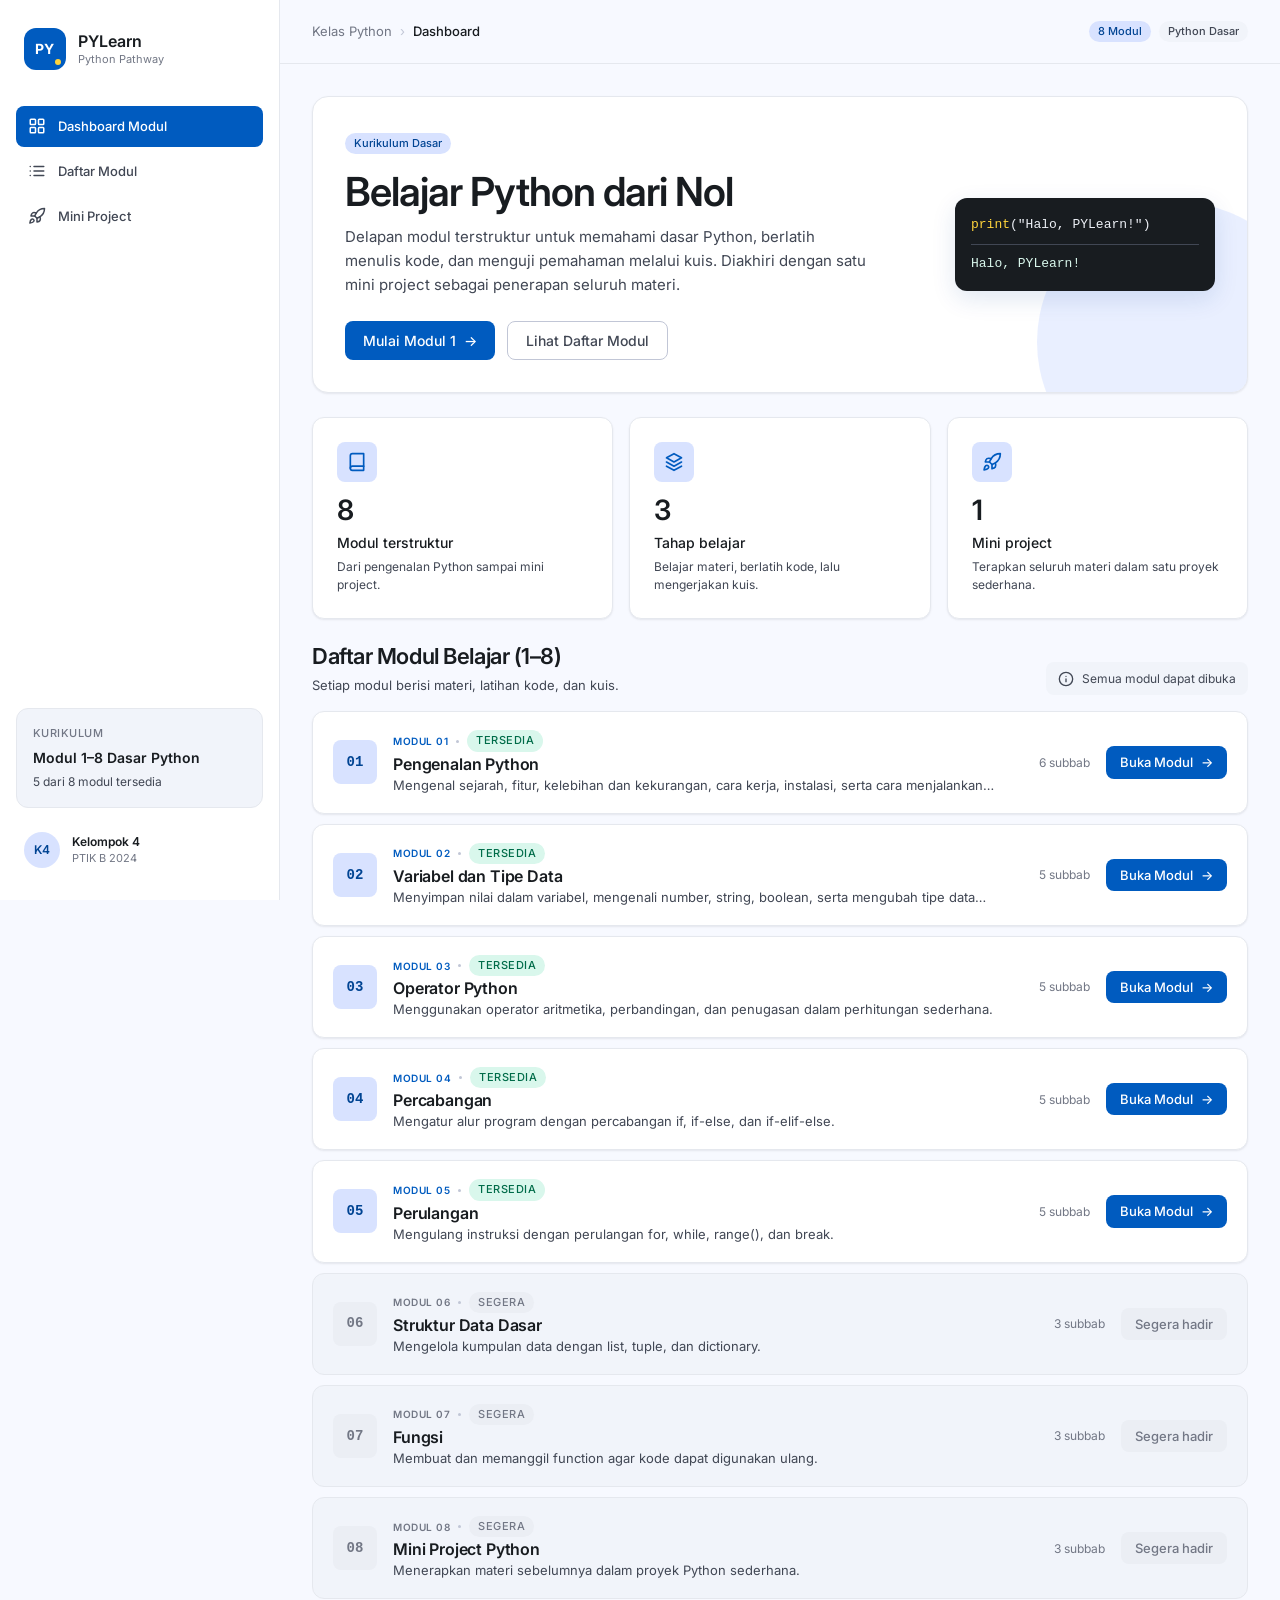
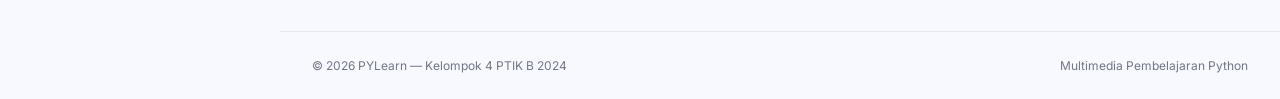
==== commit 12a33178: "feat(modul-5): tambah materi perulangan" ====
--- a/index.html
+++ b/index.html
@@ -82,7 +82,7 @@
       <p class="sidebar__kartu-label">Kurikulum</p>
       <p class="sidebar__kartu-judul">Modul 1–8 Dasar Python</p>
       <p class="sidebar__kartu-teks">
-        <span id="jumlah-tersedia">4</span> dari 8 modul tersedia
+        <span id="jumlah-tersedia">5</span> dari 8 modul tersedia
       </p>
     </div>
 
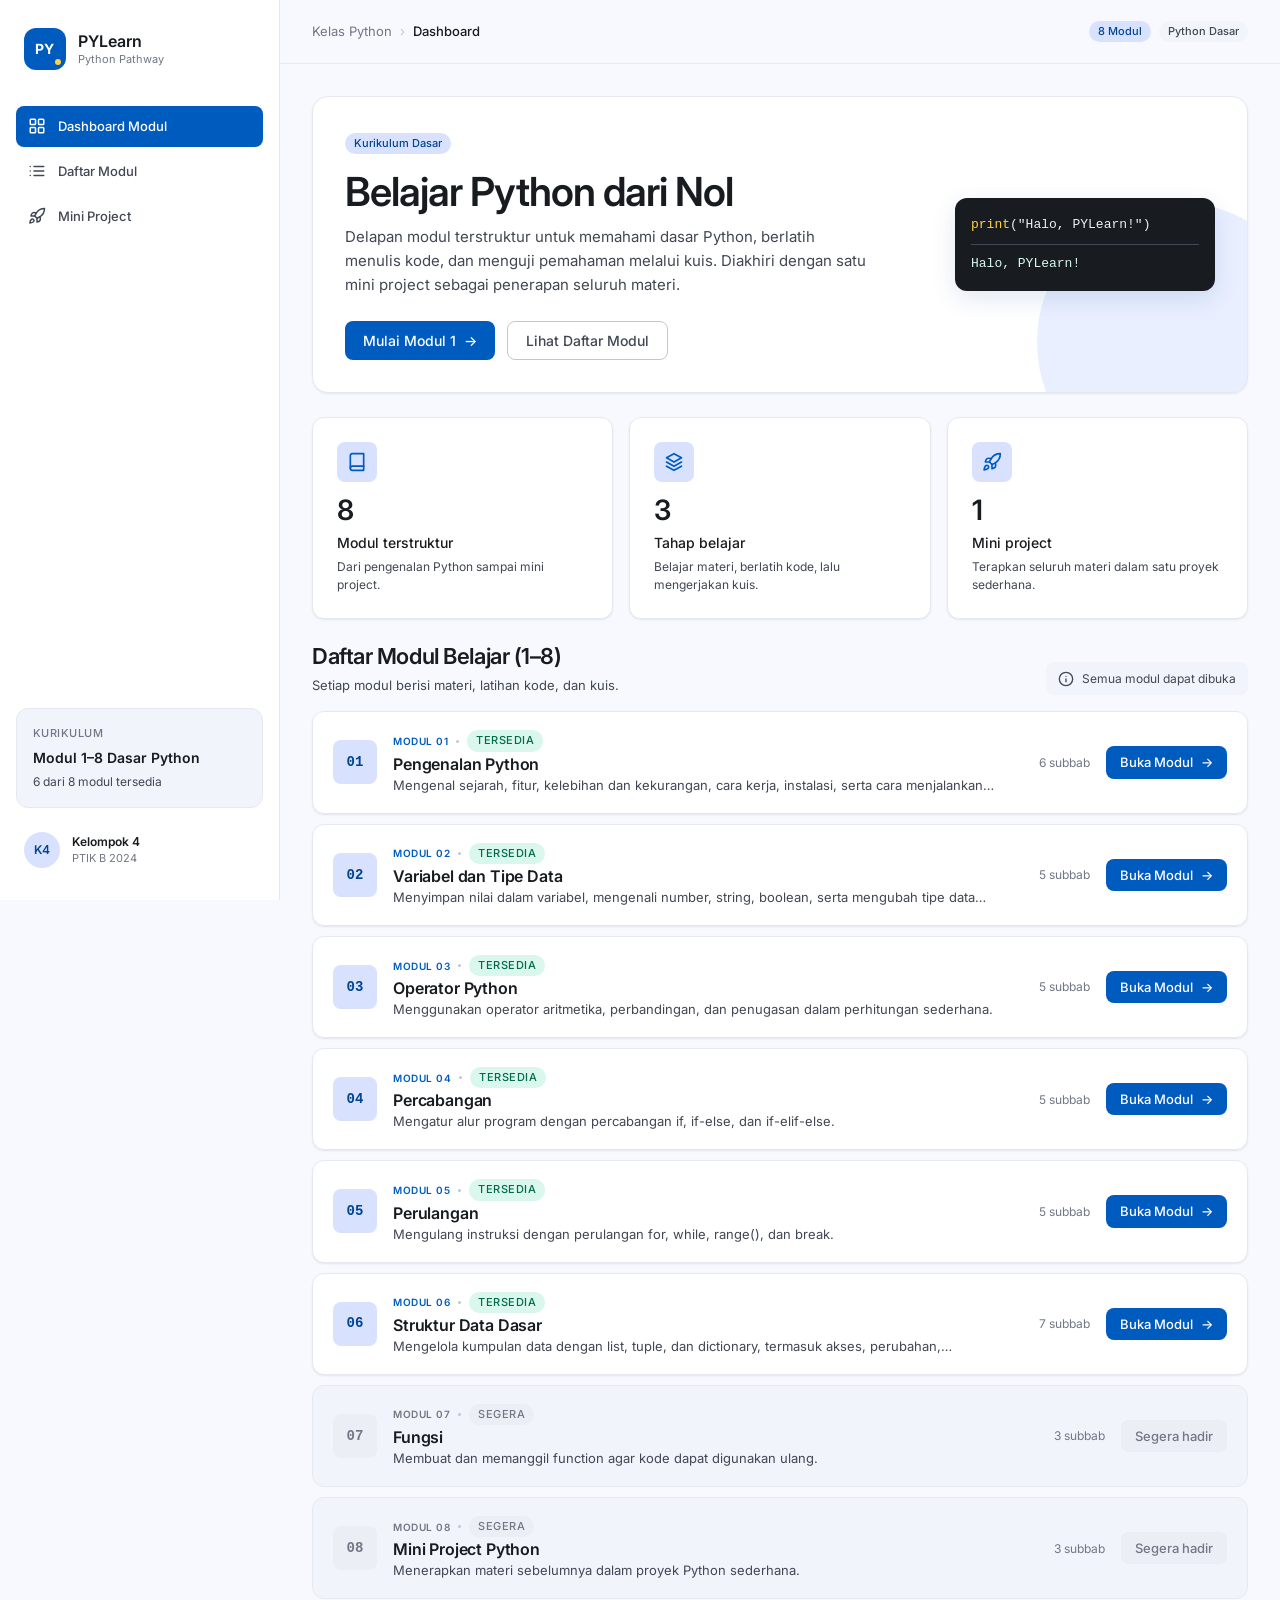
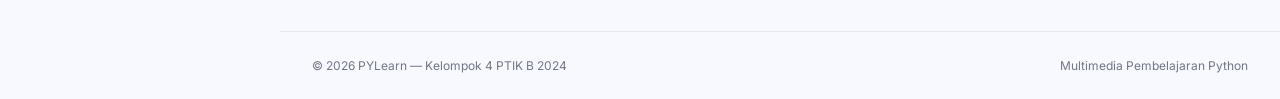
==== commit 6250ebe8: "feat(modul-6): tambah materi struktur data dasar" ====
--- a/index.html
+++ b/index.html
@@ -82,7 +82,7 @@
       <p class="sidebar__kartu-label">Kurikulum</p>
       <p class="sidebar__kartu-judul">Modul 1–8 Dasar Python</p>
       <p class="sidebar__kartu-teks">
-        <span id="jumlah-tersedia">5</span> dari 8 modul tersedia
+        <span id="jumlah-tersedia">6</span> dari 8 modul tersedia
       </p>
     </div>
 
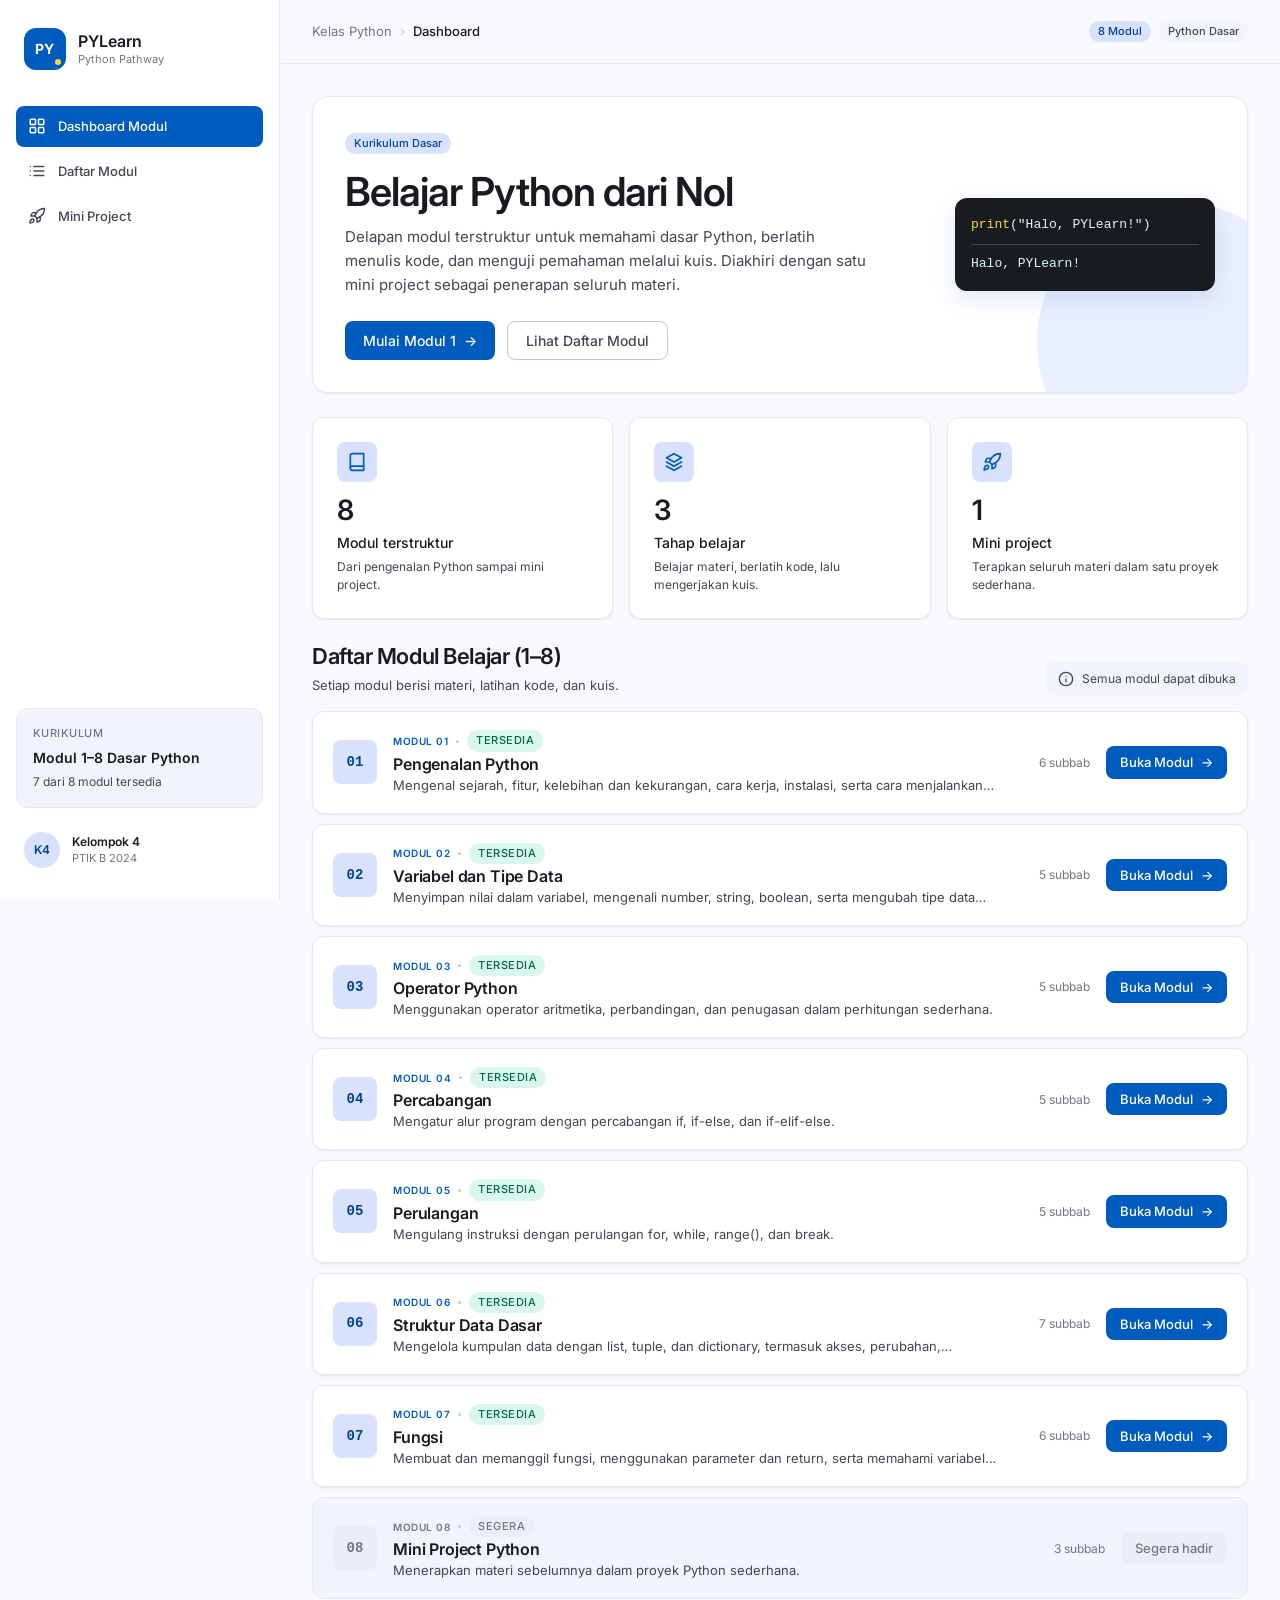
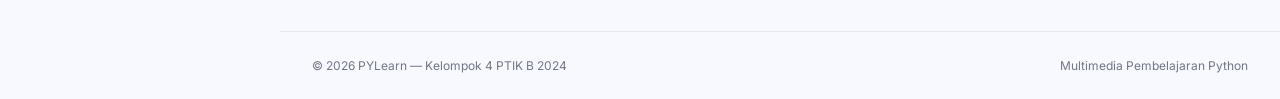
==== commit 35ba50a7: "feat(modul-7): tambah materi fungsi" ====
--- a/index.html
+++ b/index.html
@@ -82,7 +82,7 @@
       <p class="sidebar__kartu-label">Kurikulum</p>
       <p class="sidebar__kartu-judul">Modul 1–8 Dasar Python</p>
       <p class="sidebar__kartu-teks">
-        <span id="jumlah-tersedia">6</span> dari 8 modul tersedia
+        <span id="jumlah-tersedia">7</span> dari 8 modul tersedia
       </p>
     </div>
 
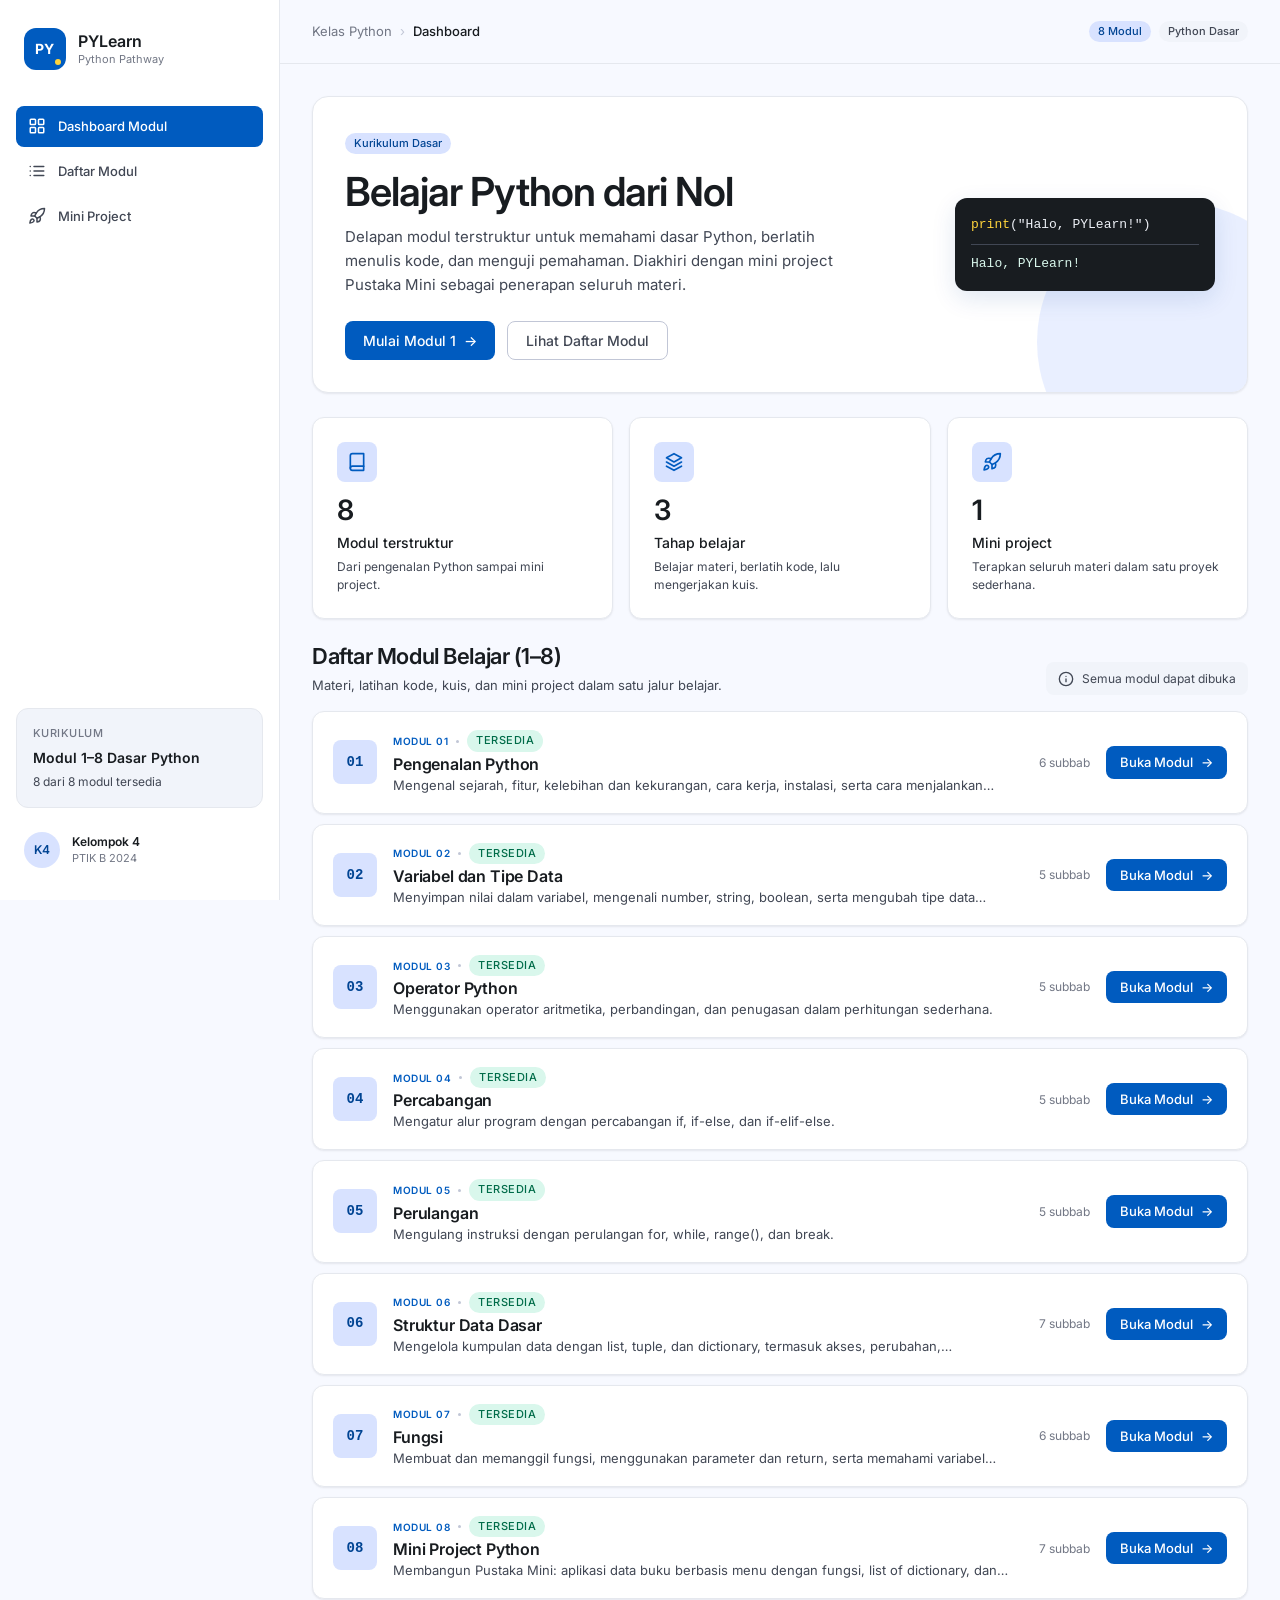
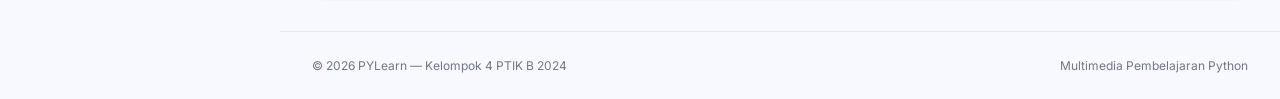
==== commit 1814f8c6: "feat(modul-8): tambah mini project pustaka mini" ====
--- a/index.html
+++ b/index.html
@@ -82,7 +82,7 @@
       <p class="sidebar__kartu-label">Kurikulum</p>
       <p class="sidebar__kartu-judul">Modul 1–8 Dasar Python</p>
       <p class="sidebar__kartu-teks">
-        <span id="jumlah-tersedia">7</span> dari 8 modul tersedia
+        <span id="jumlah-tersedia">8</span> dari 8 modul tersedia
       </p>
     </div>
 
@@ -134,8 +134,8 @@
           </h1>
           <p class="banner__teks">
             Delapan modul terstruktur untuk memahami dasar Python, berlatih
-            menulis kode, dan menguji pemahaman melalui kuis. Diakhiri dengan
-            satu mini project sebagai penerapan seluruh materi.
+            menulis kode, dan menguji pemahaman. Diakhiri dengan mini project
+            Pustaka Mini sebagai penerapan seluruh materi.
           </p>
           <div class="banner__aksi">
             <a class="tombol" href="modul.html?id=1">
@@ -219,7 +219,8 @@
               Daftar Modul Belajar (1–8)
             </h2>
             <p class="bagian-modul__teks">
-              Setiap modul berisi materi, latihan kode, dan kuis.
+              Materi, latihan kode, kuis, dan mini project dalam satu jalur
+              belajar.
             </p>
           </div>
           <span class="bagian-modul__catatan">
--- a/css/components.css
+++ b/css/components.css
@@ -950,6 +950,11 @@
   box-shadow: var(--bayangan-kartu);
 }
 
+/* Modul tanpa kuis hanya menampilkan dua tahap. */
+.tahap-nav--dua {
+  grid-template-columns: repeat(2, minmax(0, 1fr));
+}
+
 .tahap-nav__tautan {
   display: flex;
   align-items: center;
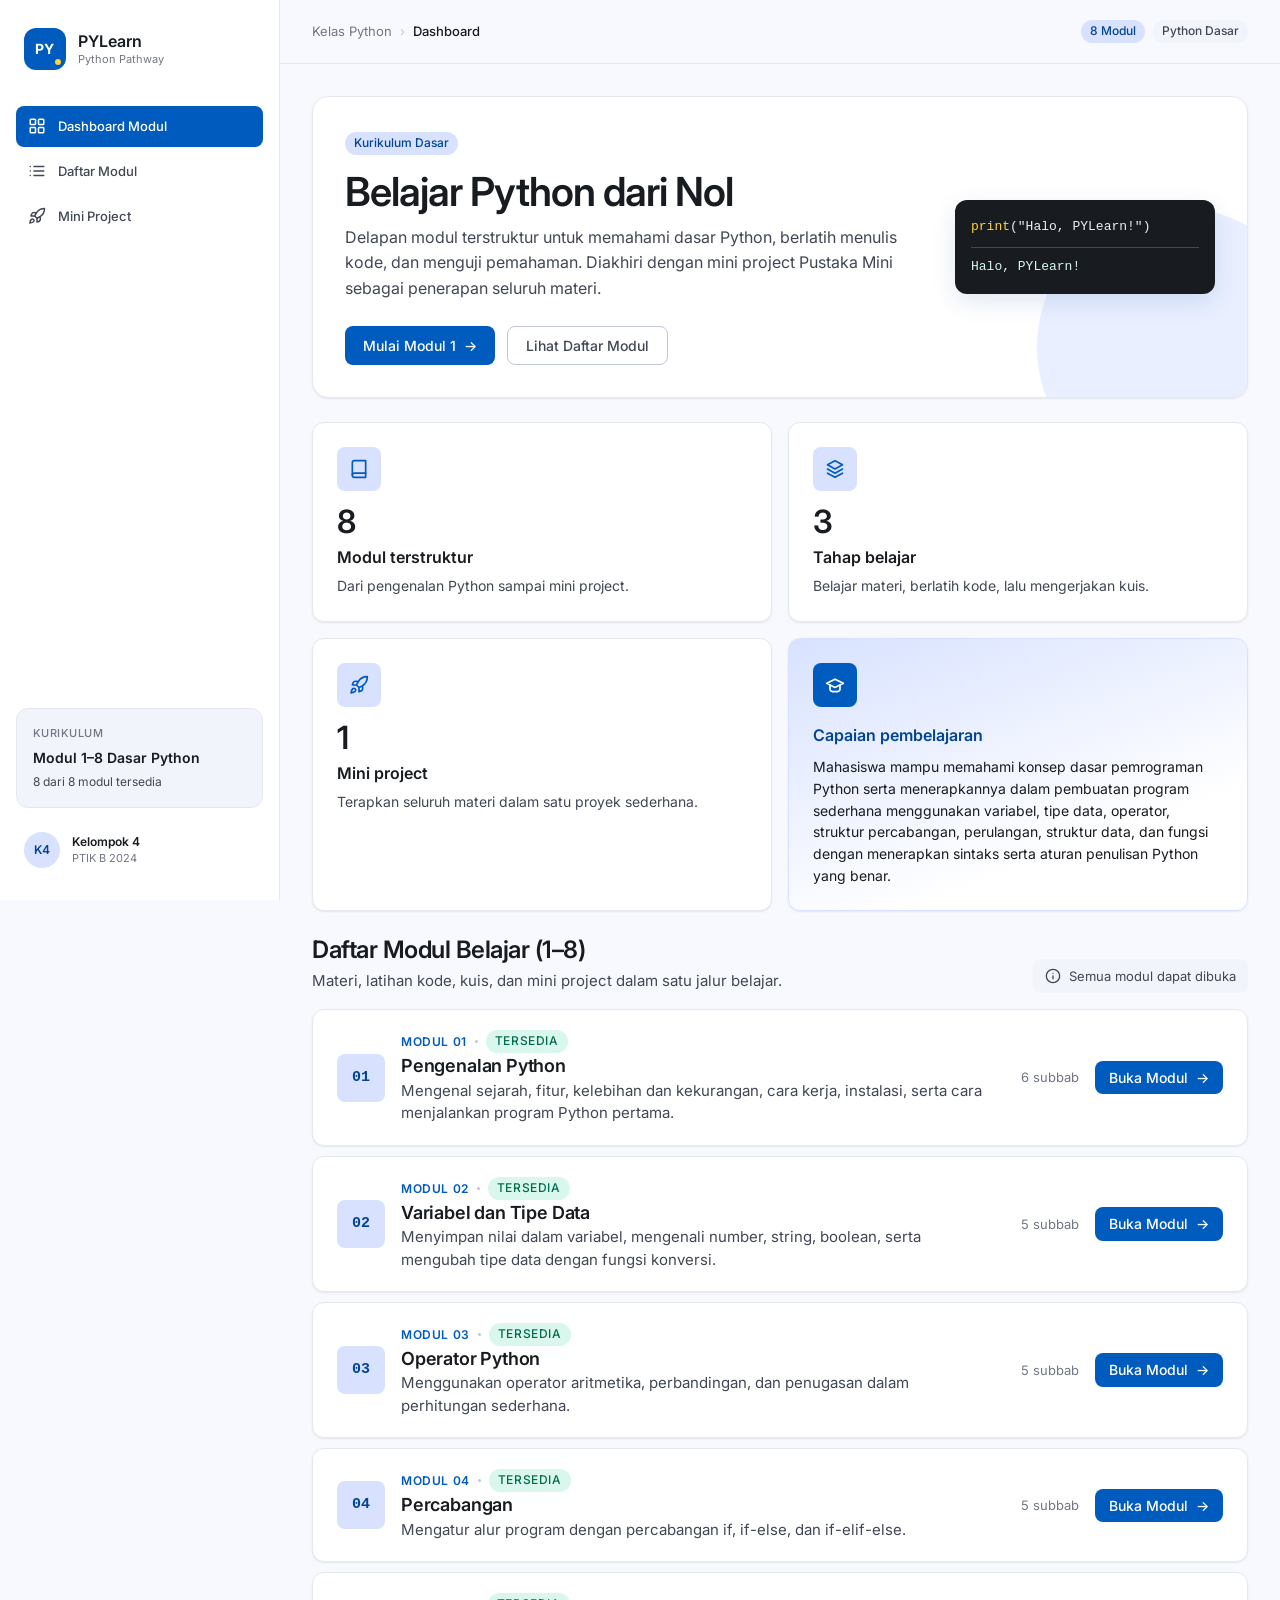
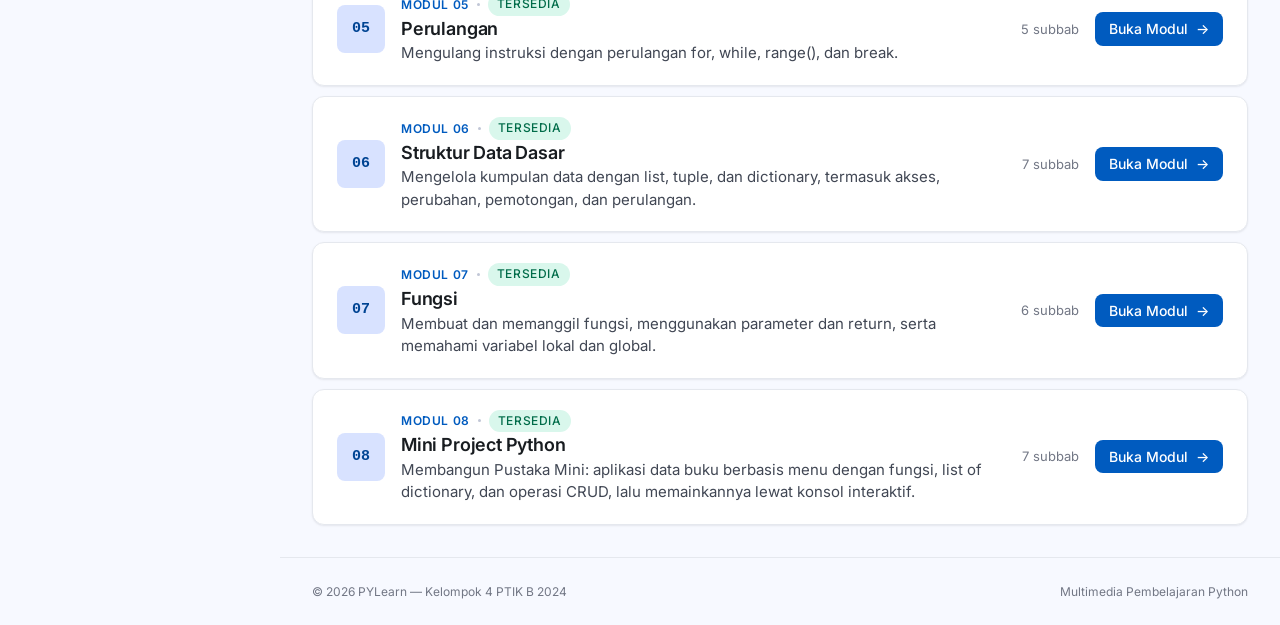
==== commit b7c1cd72: "T2: tambah card capaian pembelajaran di dashboard - Card keempat berisi capaian pembelajaran seluruh" ====
--- a/index.html
+++ b/index.html
@@ -157,7 +157,7 @@
       </section>
 
       <!-- Ringkasan angka kurikulum; isinya statis. -->
-      <section class="ringkasan" aria-label="Ringkasan kurikulum">
+      <section class="ringkasan" aria-label="Ringkasan kurikulum dan capaian pembelajaran">
         <article class="kartu-ringkasan">
           <span class="kartu-ringkasan__ikon" aria-hidden="true">
             <svg viewBox="0 0 24 24" width="20" height="20" fill="none"
@@ -206,6 +206,26 @@
           <span class="kartu-ringkasan__label">Mini project</span>
           <p class="kartu-ringkasan__teks">
             Terapkan seluruh materi dalam satu proyek sederhana.
+          </p>
+        </article>
+
+        <!-- Capaian pembelajaran seluruh modul; isinya statis. -->
+        <article class="kartu-ringkasan kartu-ringkasan--capaian">
+          <span class="kartu-ringkasan__ikon" aria-hidden="true">
+            <svg viewBox="0 0 24 24" width="20" height="20" fill="none"
+                 stroke="currentColor" stroke-width="2" stroke-linecap="round"
+                 stroke-linejoin="round">
+              <path d="M22 10 12 5 2 10l10 5 10-5z"></path>
+              <path d="M6 12v5c0 1.66 2.69 3 6 3s6-1.34 6-3v-5"></path>
+            </svg>
+          </span>
+          <span class="kartu-ringkasan__label">Capaian pembelajaran</span>
+          <p class="kartu-ringkasan__teks">
+            Mahasiswa mampu memahami konsep dasar pemrograman Python serta
+            menerapkannya dalam pembuatan program sederhana menggunakan
+            variabel, tipe data, operator, struktur percabangan, perulangan,
+            struktur data, dan fungsi dengan menerapkan sintaks serta aturan
+            penulisan Python yang benar.
           </p>
         </article>
       </section>
--- a/css/variables.css
+++ b/css/variables.css
@@ -64,5 +64,9 @@
 
   /* Tata letak */
   --lebar-sidebar: 280px;
-  --lebar-konten: 1180px;
+  /* Konten memenuhi lebar layar agar tidak ada sisa ruang di kiri
+     dan kanan kartu; batas atas ditangani oleh padding tepi. */
+  --lebar-konten: 100%;
+  /* Jarak tepi konten yang menyesuaikan lebar layar. */
+  --pad-konten: clamp(20px, 2.5vw, 40px);
 }
--- a/css/components.css
+++ b/css/components.css
@@ -69,7 +69,7 @@
 
 .tombol--kecil {
   padding: 8px 14px;
-  font-size: 13px;
+  font-size: 14px;
 }
 
 .tombol--nonaktif {
@@ -99,7 +99,7 @@
   border-radius: var(--radius-pil);
   background: var(--warna-latar-lembut);
   color: var(--warna-teks-redup);
-  font-size: 11px;
+  font-size: 12px;
   font-weight: 500;
   line-height: 1.4;
   white-space: nowrap;
@@ -347,7 +347,7 @@
   align-items: center;
   gap: var(--jarak-4);
   min-height: 64px;
-  padding: 0 var(--jarak-6);
+  padding: 0 var(--pad-konten);
   border-bottom: 1px solid var(--warna-garis-lembut);
   background: var(--warna-latar);
 }
@@ -395,7 +395,7 @@
   width: 100%;
   max-width: var(--lebar-konten);
   margin: 0 auto;
-  padding: var(--jarak-6);
+  padding: var(--pad-konten);
 }
 
 /* ============================================================
@@ -445,7 +445,7 @@
   margin-top: var(--jarak-2);
   max-width: 58ch;
   color: var(--warna-teks-redup);
-  font-size: 15px;
+  font-size: 16px;
 }
 
 .banner__aksi {
@@ -492,7 +492,7 @@
 
 .ringkasan {
   display: grid;
-  grid-template-columns: repeat(3, minmax(0, 1fr));
+  grid-template-columns: repeat(3, minmax(0, 1fr)) minmax(0, 1.6fr);
   gap: var(--jarak-4);
 }
 
@@ -510,8 +510,8 @@
 .kartu-ringkasan__ikon {
   display: grid;
   place-items: center;
-  width: 40px;
-  height: 40px;
+  width: 44px;
+  height: 44px;
   margin-bottom: var(--jarak-2);
   border-radius: var(--radius-kecil);
   background: var(--warna-utama-lembut);
@@ -519,21 +519,42 @@
 }
 
 .kartu-ringkasan__nilai {
-  font-size: 28px;
+  font-size: 32px;
   font-weight: 600;
   letter-spacing: -0.02em;
   line-height: 1.2;
 }
 
 .kartu-ringkasan__label {
+  font-size: 16px;
+  font-weight: 600;
+}
+
+.kartu-ringkasan__teks {
+  color: var(--warna-teks-redup);
   font-size: 14px;
-  font-weight: 500;
-}
-
-.kartu-ringkasan__teks {
-  color: var(--warna-teks-redup);
-  font-size: 12px;
-  line-height: 1.5;
+  line-height: 1.55;
+}
+
+/* Kartu capaian pembelajaran: lebih lebar dan menjadi penekanan. */
+.kartu-ringkasan--capaian {
+  justify-content: flex-start;
+  gap: var(--jarak-2);
+  border-color: var(--warna-utama-lembut);
+  background: linear-gradient(160deg, var(--warna-utama-lembut), var(--warna-kartu) 72%);
+}
+
+.kartu-ringkasan--capaian .kartu-ringkasan__ikon {
+  background: var(--warna-utama);
+  color: var(--warna-putih);
+}
+
+.kartu-ringkasan--capaian .kartu-ringkasan__label {
+  color: var(--warna-utama-gelap);
+}
+
+.kartu-ringkasan--capaian .kartu-ringkasan__teks {
+  color: var(--warna-teks);
 }
 
 /* ============================================================
@@ -560,14 +581,14 @@
 }
 
 .bagian-modul__judul {
-  font-size: 22px;
+  font-size: 24px;
   letter-spacing: -0.02em;
 }
 
 .bagian-modul__teks {
   margin-top: var(--jarak-1);
   color: var(--warna-teks-redup);
-  font-size: 13px;
+  font-size: 15px;
 }
 
 .bagian-modul__catatan {
@@ -578,7 +599,7 @@
   border-radius: var(--radius-kecil);
   background: var(--warna-latar-lembut);
   color: var(--warna-teks-redup);
-  font-size: 12px;
+  font-size: 13px;
 }
 
 .daftar-modul {
@@ -592,7 +613,7 @@
   align-items: center;
   justify-content: space-between;
   gap: var(--jarak-5);
-  padding: 18px 20px;
+  padding: 20px 24px;
   border: 1px solid var(--warna-garis-lembut);
   border-radius: var(--radius-sedang);
   background: var(--warna-kartu);
@@ -620,14 +641,14 @@
 .kartu-modul__nomor {
   display: grid;
   place-items: center;
-  width: 44px;
-  height: 44px;
+  width: 48px;
+  height: 48px;
   flex: 0 0 auto;
   border-radius: var(--radius-kecil);
   background: var(--warna-utama-lembut);
   color: var(--warna-utama-gelap);
   font-family: Consolas, "Cascadia Code", monospace;
-  font-size: 14px;
+  font-size: 15px;
   font-weight: 600;
 }
 
@@ -645,7 +666,7 @@
   align-items: center;
   gap: var(--jarak-2);
   color: var(--warna-teks-samar);
-  font-size: 10px;
+  font-size: 12px;
   font-weight: 500;
   letter-spacing: 0.05em;
   text-transform: uppercase;
@@ -669,7 +690,7 @@
 
 .kartu-modul__judul {
   margin-top: 2px;
-  font-size: 16px;
+  font-size: 18px;
   letter-spacing: -0.01em;
 }
 
@@ -678,10 +699,10 @@
   margin-top: 2px;
   overflow: hidden;
   color: var(--warna-teks-redup);
-  font-size: 13px;
-  line-height: 1.45;
+  font-size: 15px;
+  line-height: 1.5;
   -webkit-box-orient: vertical;
-  -webkit-line-clamp: 1;
+  -webkit-line-clamp: 2;
 }
 
 .kartu-modul__kanan {
@@ -693,14 +714,14 @@
 
 .kartu-modul__subbab {
   color: var(--warna-teks-samar);
-  font-size: 12px;
+  font-size: 13px;
   white-space: nowrap;
 }
 
 .status-modul {
   padding: var(--jarak-5);
   color: var(--warna-teks-redup);
-  font-size: 14px;
+  font-size: 15px;
   text-align: center;
 }
 
@@ -721,7 +742,7 @@
   justify-content: space-between;
   gap: var(--jarak-3);
   margin-top: auto;
-  padding: var(--jarak-5) var(--jarak-6);
+  padding: var(--jarak-5) var(--pad-konten);
   border-top: 1px solid var(--warna-garis-lembut);
   color: var(--warna-teks-samar);
   font-size: 12px;
@@ -763,10 +784,17 @@
 /* ============================================================
    RESPONSIF DASAR
    ------------------------------------------------------------
+   1599px: kartu ringkasan disusun dua kolom.
    1024px: sidebar berubah menjadi drawer (dikendalikan sidebar.js).
    820px : grid dua kolom mulai ditumpuk.
    640px : tata letak satu kolom dan tombol melebar.
    ============================================================ */
+
+@media (max-width: 1599px) {
+  .ringkasan {
+    grid-template-columns: repeat(2, minmax(0, 1fr));
+  }
+}
 
 @media (max-width: 1024px) {
   .sidebar {
@@ -805,6 +833,10 @@
     grid-template-columns: repeat(2, minmax(0, 1fr));
   }
 
+  .kartu-modul__deskripsi {
+    -webkit-line-clamp: 3;
+  }
+
   .banner {
     flex-direction: column;
     align-items: stretch;
@@ -866,7 +898,7 @@
 
   .kartu-modul__kanan {
     justify-content: space-between;
-    margin-left: 60px;
+    margin-left: 64px;
   }
 
   .footer {
@@ -1436,6 +1468,57 @@
   margin: 0;
 }
 
+.konsol-input {
+  margin-top: var(--jarak-3);
+  padding: var(--jarak-3);
+  border: 1px solid var(--warna-garis);
+  border-left: 4px solid var(--warna-utama);
+  border-radius: var(--radius-kecil);
+  background: var(--warna-latar-lembut);
+}
+
+.konsol-input__label {
+  display: flex;
+  flex-wrap: wrap;
+  align-items: baseline;
+  gap: var(--jarak-1);
+  color: var(--warna-teks-redup);
+  font-size: 12px;
+  font-weight: 600;
+}
+
+.konsol-input__label code {
+  color: var(--warna-teks);
+  font-family: Consolas, "Cascadia Code", "Courier New", monospace;
+  font-size: 13px;
+  font-weight: 500;
+  white-space: pre-wrap;
+}
+
+.konsol-input__baris {
+  display: flex;
+  gap: var(--jarak-2);
+  margin-top: var(--jarak-2);
+}
+
+.konsol-input__field {
+  flex: 1;
+  min-width: 0;
+  padding: 10px var(--jarak-3);
+  border: 1px solid var(--warna-garis);
+  border-radius: var(--radius-kecil);
+  background: var(--warna-kartu);
+  color: var(--warna-teks);
+  font-family: Consolas, "Cascadia Code", "Courier New", monospace;
+  font-size: 14px;
+}
+
+.konsol-input__field:focus {
+  border-color: var(--warna-utama);
+  outline: 2px solid var(--warna-utama-lembut);
+  outline-offset: 0;
+}
+
 .umpan-balik-latihan {
   margin-top: var(--jarak-5);
   padding: var(--jarak-4);
@@ -1682,6 +1765,19 @@
     padding: var(--jarak-3);
   }
 
+  .konsol-input__baris {
+    flex-direction: column;
+  }
+
+  .konsol-input__baris .tombol {
+    width: 100%;
+  }
+
+  /* Cegah zoom otomatis iOS saat kolom jawaban difokuskan. */
+  .konsol-input__field {
+    font-size: 16px;
+  }
+
   .navigasi-modul {
     grid-template-columns: 1fr;
   }
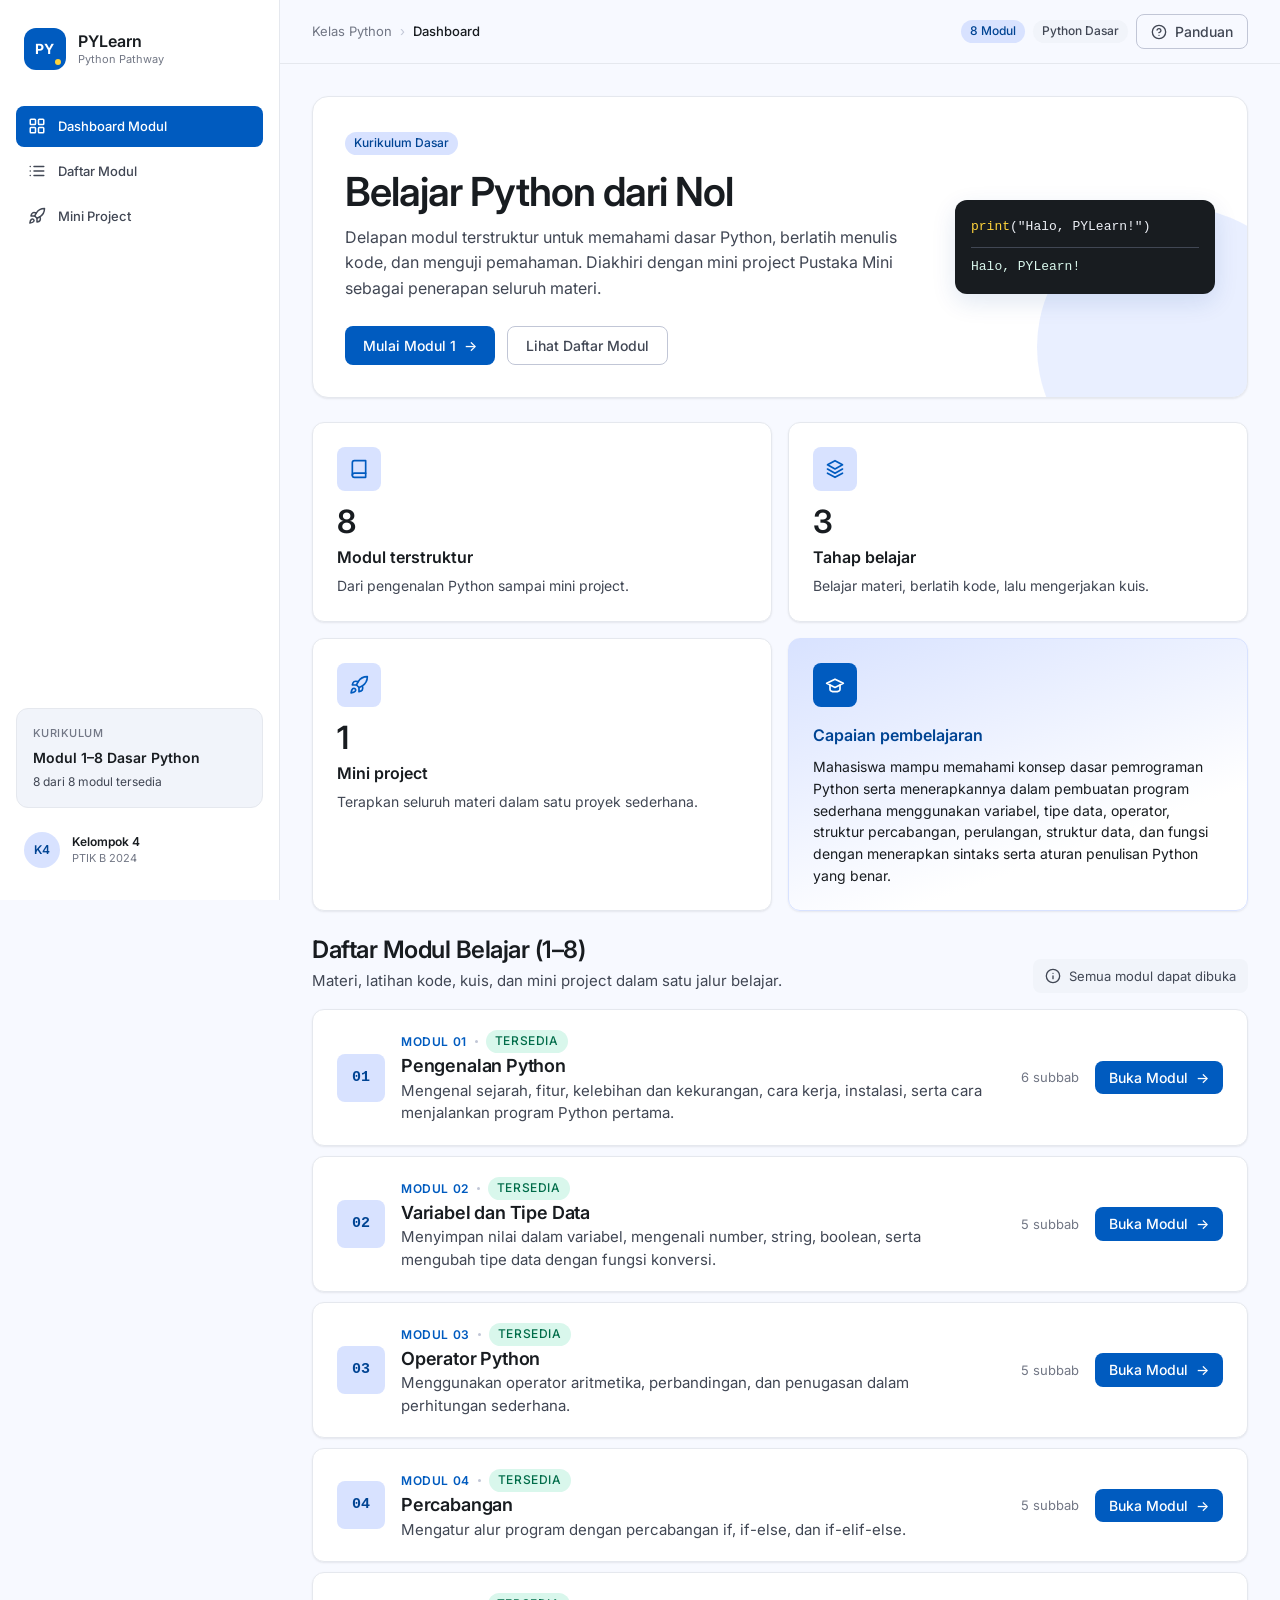
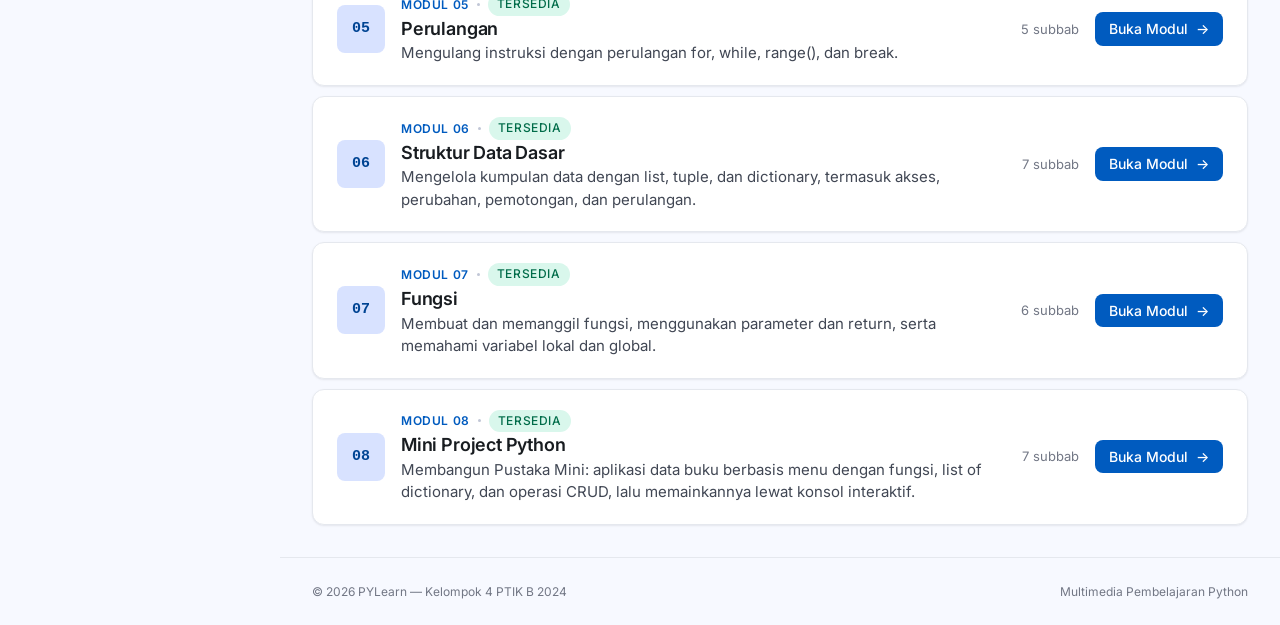
==== commit e4b90ec9: "T3: tambah fitur panduan pengguna dengan animasi lembut - Tombol Panduan di topbar dashboard membuka" ====
--- a/index.html
+++ b/index.html
@@ -119,6 +119,18 @@
       <div class="topbar__kanan">
         <span class="lencana lencana--biru">8 Modul</span>
         <span class="lencana">Python Dasar</span>
+        <button class="tombol tombol--garis tombol--kecil tombol-panduan"
+                id="tombol-panduan" type="button" aria-haspopup="dialog"
+                aria-controls="dialog-panduan">
+          <svg viewBox="0 0 24 24" width="16" height="16" fill="none"
+               stroke="currentColor" stroke-width="2" stroke-linecap="round"
+               stroke-linejoin="round" aria-hidden="true">
+            <circle cx="12" cy="12" r="10"></circle>
+            <path d="M9.09 9a3 3 0 0 1 5.83 1c0 2-3 3-3 3"></path>
+            <path d="M12 17h.01"></path>
+          </svg>
+          Panduan
+        </button>
       </div>
     </header>
 
@@ -273,6 +285,24 @@
   <!-- Tirai gelap saat drawer mobile terbuka. -->
   <div class="tirai" id="tirai" hidden></div>
 
+  <!-- Dialog panduan; isinya diisi js/features/panduan.js. -->
+  <dialog class="panduan" id="dialog-panduan"
+          aria-labelledby="judul-panduan">
+    <div class="panduan__kepala">
+      <div>
+        <p class="panduan__eyebrow">Bantuan</p>
+        <h2 class="panduan__judul" id="judul-panduan">Panduan penggunaan</h2>
+      </div>
+      <button class="panduan__tutup" type="button" data-tutup-panduan
+              aria-label="Tutup panduan">
+        <span aria-hidden="true">×</span>
+      </button>
+    </div>
+    <div class="panduan__isi" data-wadah-panduan>
+      <p class="panduan__status">Memuat panduan…</p>
+    </div>
+  </dialog>
+
   <!-- Skrip halaman dimuat sebagai ES module. -->
   <script type="module" src="js/pages/dashboard.js"></script>
 </body>
--- a/css/variables.css
+++ b/css/variables.css
@@ -51,6 +51,7 @@
     0 1px 2px rgba(24, 28, 32, 0.05),
     0 1px 3px rgba(24, 28, 32, 0.04);
   --bayangan-naik: 0 8px 24px rgba(0, 68, 147, 0.12);
+  --bayangan-tombol: 0 6px 16px rgba(0, 68, 147, 0.14);
   --tirai: rgba(24, 28, 32, 0.45);
 
   /* Jarak */
--- a/css/components.css
+++ b/css/components.css
@@ -860,7 +860,7 @@
   }
 
   .remah__kelas,
-  .topbar__kanan {
+  .topbar__kanan .lencana {
     display: none;
   }
 
@@ -2565,3 +2565,265 @@
     padding: var(--jarak-4);
   }
 }
+
+/* ============================================================
+   PANDUAN PENGGUNA
+   ------------------------------------------------------------
+   Dialog bantuan yang dibuka dari topbar dashboard. Isinya
+   diisi js/features/panduan.js dari data/panduan.json.
+   ============================================================ */
+
+.panduan {
+  width: min(720px, calc(100vw - 32px));
+  max-height: min(84vh, 760px);
+  padding: 0;
+  border: 1px solid var(--warna-garis-lembut);
+  border-radius: var(--radius-besar);
+  background: var(--warna-kartu);
+  color: var(--warna-teks);
+  box-shadow: var(--bayangan-naik);
+}
+
+.panduan[open] {
+  display: flex;
+  flex-direction: column;
+}
+
+.panduan::backdrop {
+  background: var(--tirai);
+}
+
+.panduan__kepala {
+  display: flex;
+  align-items: flex-start;
+  justify-content: space-between;
+  gap: var(--jarak-4);
+  padding: var(--jarak-5);
+  border-bottom: 1px solid var(--warna-garis-lembut);
+}
+
+.panduan__eyebrow {
+  color: var(--warna-utama);
+  font-size: 12px;
+  font-weight: 600;
+  letter-spacing: 0.06em;
+  text-transform: uppercase;
+}
+
+.panduan__judul {
+  margin-top: var(--jarak-1);
+  font-size: 22px;
+}
+
+.panduan__tutup {
+  display: grid;
+  place-items: center;
+  width: 36px;
+  height: 36px;
+  flex: 0 0 auto;
+  border: 1px solid var(--warna-garis);
+  border-radius: var(--radius-kecil);
+  background: var(--warna-kartu);
+  color: var(--warna-teks-redup);
+  font-size: 20px;
+  line-height: 1;
+  cursor: pointer;
+}
+
+.panduan__tutup:hover {
+  border-color: var(--warna-utama);
+  color: var(--warna-utama);
+}
+
+.panduan__isi {
+  overflow-y: auto;
+  padding: var(--jarak-2) var(--jarak-5) var(--jarak-5);
+}
+
+.panduan__status {
+  padding: var(--jarak-4) 0;
+  color: var(--warna-teks-redup);
+  font-size: 14px;
+}
+
+.panduan__status--gagal {
+  color: var(--warna-bahaya);
+}
+
+.panduan__bab {
+  border-bottom: 1px solid var(--warna-garis-lembut);
+}
+
+.panduan__bab:last-child {
+  border-bottom: 0;
+}
+
+.panduan__judul-bab {
+  display: flex;
+  align-items: center;
+  justify-content: space-between;
+  gap: var(--jarak-3);
+  padding: var(--jarak-4) 0;
+  color: var(--warna-teks);
+  font-size: 16px;
+  font-weight: 600;
+  cursor: pointer;
+  list-style: none;
+}
+
+.panduan__judul-bab::-webkit-details-marker {
+  display: none;
+}
+
+.panduan__judul-bab::after {
+  content: "";
+  width: 8px;
+  height: 8px;
+  flex: 0 0 auto;
+  border-right: 2px solid var(--warna-teks-samar);
+  border-bottom: 2px solid var(--warna-teks-samar);
+  transform: rotate(45deg);
+  transition: transform 0.18s ease;
+}
+
+.panduan__bab[open] .panduan__judul-bab::after {
+  transform: rotate(225deg);
+}
+
+.panduan__langkah {
+  margin: 0 0 var(--jarak-4);
+  padding-left: 1.35rem;
+  color: var(--warna-teks-redup);
+  font-size: 14px;
+  line-height: 1.6;
+}
+
+/* Pembungkus isi bab dipakai sebagai sasaran animasi buka-tutup. */
+.panduan__isi-bab {
+  overflow: hidden;
+}
+
+.panduan__langkah li {
+  margin-bottom: var(--jarak-3);
+  padding-left: var(--jarak-1);
+}
+
+.panduan__langkah li::marker {
+  color: var(--warna-utama);
+  font-weight: 600;
+}
+
+.panduan__langkah strong {
+  display: block;
+  color: var(--warna-teks);
+  font-weight: 600;
+}
+
+.panduan__langkah p {
+  margin-top: 2px;
+}
+
+@media (max-width: 640px) {
+  .panduan {
+    width: calc(100vw - 24px);
+    max-height: 88vh;
+    border-radius: var(--radius-sedang);
+  }
+
+  .panduan__kepala {
+    padding: var(--jarak-4);
+  }
+
+  .panduan__judul {
+    font-size: 19px;
+  }
+
+  .panduan__isi {
+    padding: var(--jarak-1) var(--jarak-4) var(--jarak-4);
+  }
+}
+
+/* ------------------------------------------------------------
+   Animasi panduan
+   ------------------------------------------------------------
+   Tombol memberi respons halus saat disentuh, dialog muncul
+   dengan lembut, dan isi bab dibuka-tutup oleh panduan.js
+   memakai Web Animations API.
+   ------------------------------------------------------------ */
+
+.tombol-panduan {
+  transition: transform 0.18s ease, box-shadow 0.18s ease,
+    border-color 0.18s ease, background-color 0.18s ease, color 0.18s ease;
+}
+
+.tombol-panduan svg {
+  transition: transform 0.18s ease;
+}
+
+.tombol-panduan:hover {
+  border-color: var(--warna-utama);
+  box-shadow: var(--bayangan-tombol);
+  transform: translateY(-1px);
+}
+
+.tombol-panduan:hover svg {
+  transform: rotate(-8deg) scale(1.06);
+}
+
+.tombol-panduan:active {
+  box-shadow: none;
+  transform: translateY(0) scale(0.98);
+}
+
+.tombol-panduan:focus-visible {
+  outline: 2px solid var(--warna-utama);
+  outline-offset: 2px;
+}
+
+@keyframes panduan-muncul {
+  from {
+    opacity: 0;
+    transform: translateY(12px) scale(0.98);
+  }
+
+  to {
+    opacity: 1;
+    transform: none;
+  }
+}
+
+@keyframes panduan-tirai {
+  from {
+    opacity: 0;
+  }
+
+  to {
+    opacity: 1;
+  }
+}
+
+.panduan[open] {
+  animation: panduan-muncul 0.22s cubic-bezier(0.22, 0.61, 0.36, 1) both;
+}
+
+.panduan[open]::backdrop {
+  animation: panduan-tirai 0.22s ease both;
+}
+
+@media (prefers-reduced-motion: reduce) {
+  .tombol-panduan,
+  .tombol-panduan svg {
+    transition: none;
+  }
+
+  .tombol-panduan:hover,
+  .tombol-panduan:active,
+  .tombol-panduan:hover svg {
+    transform: none;
+  }
+
+  .panduan[open],
+  .panduan[open]::backdrop {
+    animation: none;
+  }
+}
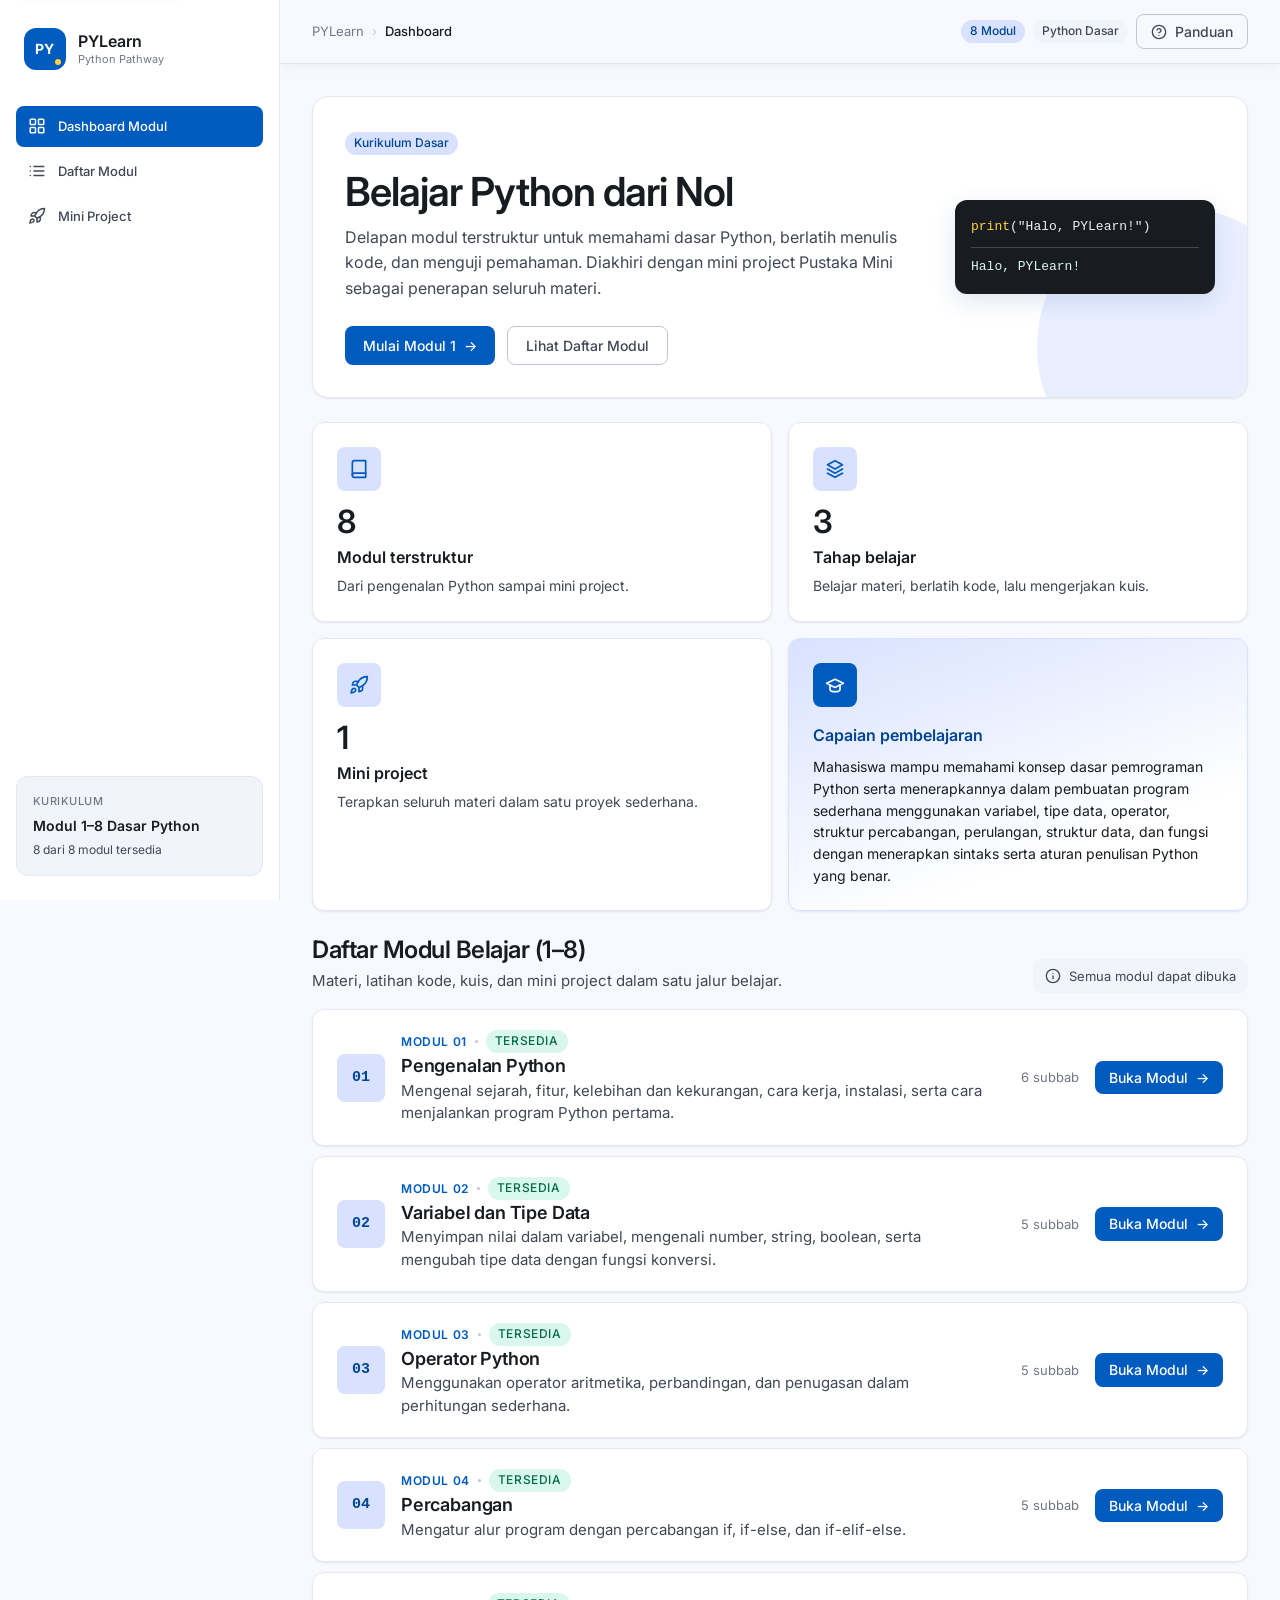
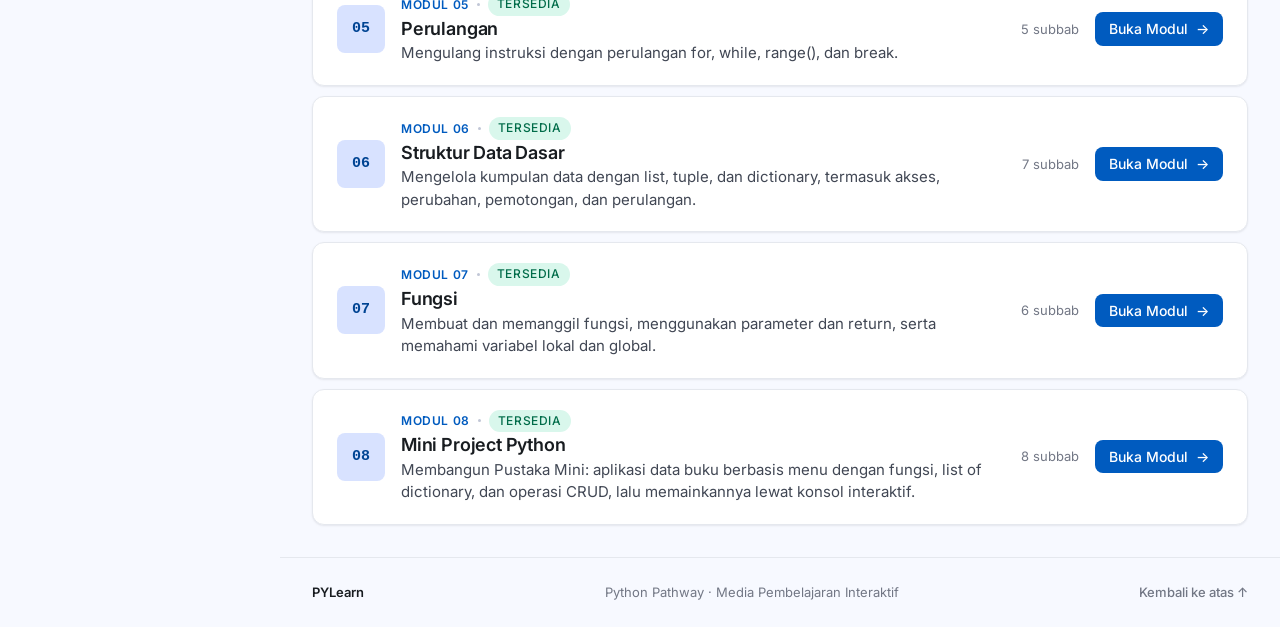
==== commit 1044ef19: "T7: rapikan footer dan hapus identitas kelompok dari antarmuka - Footer memuat merek, tagline, dan t" ====
--- a/index.html
+++ b/index.html
@@ -7,6 +7,14 @@
   <title>PYLearn — Belajar Python dari Nol</title>
   <meta name="description"
         content="Multimedia pembelajaran Python untuk mahasiswa semester awal: materi, latihan kode, kuis, dan mini project.">
+  <meta name="theme-color" content="#005bbf">
+
+  <meta property="og:type" content="website">
+  <meta property="og:locale" content="id_ID">
+  <meta property="og:site_name" content="PYLearn">
+  <meta property="og:title" content="PYLearn — Belajar Python dari Nol">
+  <meta property="og:description"
+        content="Delapan modul terstruktur untuk memahami dasar Python, berlatih menulis kode, dan menguji pemahaman.">
 
   <link rel="icon" href="favicon.svg" type="image/svg+xml">
 
@@ -19,7 +27,10 @@
   <link rel="stylesheet" href="css/base.css">
   <link rel="stylesheet" href="css/components.css">
 </head>
-<body>
+<body id="atas">
+
+  <!-- Tautan lompat; hanya tampil saat fokus keyboard. -->
+  <a class="lewati-konten" href="#konten">Lewati ke konten utama</a>
 
   <!-- ==================== SIDEBAR ==================== -->
   <aside class="sidebar" id="sidebar" aria-label="Navigasi utama">
@@ -85,14 +96,6 @@
         <span id="jumlah-tersedia">8</span> dari 8 modul tersedia
       </p>
     </div>
-
-    <div class="sidebar__kaki">
-      <span class="avatar" aria-hidden="true">K4</span>
-      <div class="sidebar__kaki-teks">
-        <strong>Kelompok 4</strong>
-        <span>PTIK B 2024</span>
-      </div>
-    </div>
   </aside>
 
   <div class="bingkai-utama">
@@ -111,7 +114,7 @@
       </button>
 
       <nav class="remah" aria-label="Remah roti">
-        <span class="remah__kelas">Kelas Python</span>
+        <span class="remah__kelas">PYLearn</span>
         <span class="remah__pemisah" aria-hidden="true">›</span>
         <span class="remah__aktif">Dashboard</span>
       </nav>
@@ -135,7 +138,7 @@
     </header>
 
     <!-- ==================== KONTEN DASHBOARD ==================== -->
-    <main class="konten-utama">
+    <main class="konten-utama" id="konten" tabindex="-1">
 
       <!-- Banner utama dan ajakan mulai belajar. -->
       <section class="banner" id="dashboard" aria-labelledby="judul-banner">
@@ -277,8 +280,9 @@
 
     <!-- ==================== FOOTER ==================== -->
     <footer class="footer">
-      <p>© 2026 PYLearn — Kelompok 4 PTIK B 2024</p>
-      <p>Multimedia Pembelajaran Python</p>
+      <p class="footer__merek">PYLearn</p>
+      <p class="footer__tagline">Python Pathway · Media Pembelajaran Interaktif</p>
+      <a class="footer__atas" href="#atas">Kembali ke atas ↑</a>
     </footer>
   </div>
 
--- a/css/variables.css
+++ b/css/variables.css
@@ -52,7 +52,11 @@
     0 1px 3px rgba(24, 28, 32, 0.04);
   --bayangan-naik: 0 8px 24px rgba(0, 68, 147, 0.12);
   --bayangan-tombol: 0 6px 16px rgba(0, 68, 147, 0.14);
+  --bayangan-topbar: 0 1px 12px rgba(24, 28, 32, 0.06);
   --tirai: rgba(24, 28, 32, 0.45);
+
+  /* Latar topbar semi-transparan agar konten samar terlihat di baliknya. */
+  --latar-topbar: color-mix(in srgb, var(--warna-latar) 88%, transparent);
 
   /* Jarak */
   --jarak-1: 4px;
--- a/css/components.css
+++ b/css/components.css
@@ -291,43 +291,6 @@
   line-height: 1.5;
 }
 
-.sidebar__kaki {
-  display: flex;
-  align-items: center;
-  gap: var(--jarak-3);
-  margin-top: var(--jarak-4);
-  padding: var(--jarak-2);
-}
-
-.avatar {
-  display: grid;
-  place-items: center;
-  width: 36px;
-  height: 36px;
-  flex: 0 0 auto;
-  border-radius: var(--radius-pil);
-  background: var(--warna-utama-lembut);
-  color: var(--warna-utama-gelap);
-  font-size: 12px;
-  font-weight: 600;
-}
-
-.sidebar__kaki-teks {
-  display: flex;
-  flex-direction: column;
-  line-height: 1.35;
-}
-
-.sidebar__kaki-teks strong {
-  font-size: 12px;
-  font-weight: 600;
-}
-
-.sidebar__kaki-teks span {
-  color: var(--warna-teks-samar);
-  font-size: 11px;
-}
-
 /* ============================================================
    BINGKAI UTAMA, TOPBAR, DAN KONTEN
    ============================================================ */
@@ -350,6 +313,15 @@
   padding: 0 var(--pad-konten);
   border-bottom: 1px solid var(--warna-garis-lembut);
   background: var(--warna-latar);
+  box-shadow: var(--bayangan-topbar);
+}
+
+/* Efek kaca hanya bila peramban mendukung backdrop-filter. */
+@supports (backdrop-filter: blur(8px)) {
+  .topbar {
+    background: var(--latar-topbar);
+    backdrop-filter: blur(8px);
+  }
 }
 
 .tombol-menu {
@@ -736,16 +708,58 @@
    FOOTER DAN TIRAI
    ============================================================ */
 
+/* Tautan lompat: tersembunyi sampai mendapat fokus keyboard. */
+.lewati-konten {
+  position: fixed;
+  top: var(--jarak-3);
+  left: var(--jarak-3);
+  z-index: 100;
+  padding: var(--jarak-2) var(--jarak-4);
+  border-radius: var(--radius-kecil);
+  background: var(--warna-utama);
+  color: var(--warna-putih);
+  font-size: 13px;
+  font-weight: 500;
+  box-shadow: var(--bayangan-naik);
+  transform: translateY(-200%);
+}
+
+.lewati-konten:focus-visible {
+  color: var(--warna-putih);
+  transform: translateY(0);
+}
+
+/* Sasaran tautan lompat tidak perlu garis fokus; posisi sudah berpindah. */
+#konten:focus {
+  outline: none;
+}
+
 .footer {
   display: flex;
   align-items: center;
   justify-content: space-between;
-  gap: var(--jarak-3);
+  gap: var(--jarak-4);
   margin-top: auto;
   padding: var(--jarak-5) var(--pad-konten);
   border-top: 1px solid var(--warna-garis-lembut);
   color: var(--warna-teks-samar);
-  font-size: 12px;
+  font-size: 13px;
+}
+
+.footer__merek {
+  color: var(--warna-teks);
+  font-weight: 600;
+}
+
+.footer__atas {
+  color: var(--warna-teks-samar);
+  font-weight: 500;
+  white-space: nowrap;
+}
+
+.footer__atas:hover {
+  color: var(--warna-utama);
+  text-decoration: underline;
 }
 
 .tirai {
@@ -864,6 +878,11 @@
     display: none;
   }
 
+  /* Pemisah ikut disembunyikan agar tidak ada "›" menggantung. */
+  .remah__kelas + .remah__pemisah {
+    display: none;
+  }
+
   .konten-utama {
     gap: var(--jarak-4);
     padding: var(--jarak-4);
@@ -904,6 +923,7 @@
   .footer {
     flex-direction: column;
     align-items: flex-start;
+    gap: var(--jarak-2);
     padding: var(--jarak-4);
   }
 }
@@ -1169,6 +1189,107 @@
   color: inherit;
   font-size: 13px;
   line-height: 1.65;
+}
+
+.konten-materi a {
+  color: var(--warna-utama);
+  text-decoration: underline;
+  text-underline-offset: 2px;
+}
+
+.konten-materi a:hover {
+  color: var(--warna-utama-gelap);
+}
+
+.konten-materi table {
+  width: 100%;
+  margin: var(--jarak-4) 0;
+  border: 1px solid var(--warna-garis-lembut);
+  border-collapse: collapse;
+  font-size: 13px;
+  line-height: 1.6;
+}
+
+.konten-materi th {
+  padding: 10px var(--jarak-3);
+  border-bottom: 1px solid var(--warna-garis);
+  background: var(--warna-latar-lembut);
+  color: var(--warna-teks);
+  font-size: 12px;
+  font-weight: 600;
+  text-align: left;
+}
+
+.konten-materi td {
+  padding: 10px var(--jarak-3);
+  border-top: 1px solid var(--warna-garis-lembut);
+  vertical-align: top;
+}
+
+.konten-materi tbody tr:first-child td {
+  border-top: 0;
+}
+
+.tabel-keterkaitan th:nth-child(1) {
+  width: 24%;
+}
+
+.tabel-keterkaitan th:nth-child(2) {
+  width: 30%;
+}
+
+@media (max-width: 820px) {
+  .konten-materi table {
+    font-size: 12px;
+  }
+
+  .konten-materi th,
+  .konten-materi td {
+    padding: 8px 10px;
+  }
+}
+
+/* Di layar sempit, tabel keterkaitan dibaca sebagai kartu bertumpuk agar
+   kolom tidak saling menghimpit. */
+@media (max-width: 820px) {
+  .tabel-keterkaitan,
+  .tabel-keterkaitan tbody,
+  .tabel-keterkaitan tr,
+  .tabel-keterkaitan td {
+    display: block;
+    width: 100%;
+  }
+
+  .tabel-keterkaitan {
+    border: 0;
+  }
+
+  .tabel-keterkaitan thead {
+    display: none;
+  }
+
+  .tabel-keterkaitan tr {
+    margin-bottom: var(--jarak-3);
+    padding: var(--jarak-3) 0;
+    border: 1px solid var(--warna-garis-lembut);
+    border-radius: var(--radius-kecil);
+  }
+
+  .tabel-keterkaitan td {
+    padding: 4px var(--jarak-3);
+    border-top: 0;
+  }
+
+  .tabel-keterkaitan td::before {
+    content: attr(data-label);
+    display: block;
+    margin-bottom: 2px;
+    color: var(--warna-teks-samar);
+    font-size: 11px;
+    font-weight: 600;
+    letter-spacing: 0.04em;
+    text-transform: uppercase;
+  }
 }
 
 .konten-materi [id^="subbab-"] {
@@ -2827,3 +2948,264 @@
     animation: none;
   }
 }
+
+/* ============================================================
+   ALUR MATERI
+   ------------------------------------------------------------
+   Diagram alur di akhir setiap modul. Dibangun dari kotak
+   proses, simpul keputusan, cabang, dan panah tanpa JavaScript.
+   ============================================================ */
+
+.alur-materi {
+  margin-top: var(--jarak-7);
+  padding-top: var(--jarak-5);
+  border-top: 1px solid var(--warna-garis-lembut);
+}
+
+.alur-materi__label {
+  display: inline-block;
+  margin-bottom: var(--jarak-2);
+  padding: 3px 10px;
+  border-radius: var(--radius-pil);
+  background: var(--warna-utama-lembut);
+  color: var(--warna-utama-gelap);
+  font-size: 10px;
+  font-weight: 700;
+  letter-spacing: 0.08em;
+  text-transform: uppercase;
+}
+
+.alur-materi > h2 {
+  margin-top: 0;
+}
+
+.alur-materi__pengantar {
+  max-width: 70ch;
+  margin-top: var(--jarak-2);
+  color: var(--warna-teks-samar);
+  font-size: 13px;
+}
+
+.alur-materi__kanvas {
+  display: flex;
+  flex-direction: column;
+  align-items: center;
+  max-width: 620px;
+  margin: var(--jarak-5) auto 0;
+}
+
+.alur-materi__simpul {
+  width: 100%;
+  padding: 12px 18px;
+  border: 1px solid var(--warna-garis-lembut);
+  border-radius: var(--radius-sedang);
+  background: var(--warna-kartu);
+  box-shadow: var(--bayangan-kartu);
+  text-align: center;
+}
+
+.alur-materi__simpul strong {
+  display: block;
+  color: var(--warna-teks);
+  font-size: 13.5px;
+  line-height: 1.45;
+}
+
+.alur-materi__simpul > span {
+  display: block;
+  margin-top: 2px;
+  color: var(--warna-teks-samar);
+  font-size: 12px;
+  line-height: 1.55;
+}
+
+.alur-materi__simpul--mulai,
+.alur-materi__simpul--selesai {
+  width: auto;
+  min-width: 128px;
+  padding: 6px 22px;
+  border-radius: var(--radius-pil);
+  font-size: 11px;
+  font-weight: 700;
+  letter-spacing: 0.08em;
+  text-align: center;
+  text-transform: uppercase;
+}
+
+.alur-materi__simpul--mulai {
+  border-color: var(--warna-sukses);
+  background: var(--warna-sukses-lembut);
+  color: var(--warna-sukses);
+}
+
+.alur-materi__simpul--selesai {
+  border-color: var(--warna-utama);
+  background: var(--warna-utama-lembut);
+  color: var(--warna-utama-gelap);
+}
+
+.alur-materi__simpul--keputusan {
+  border: 1.5px dashed var(--warna-sekunder);
+  background: var(--warna-latar-lembut);
+}
+
+.alur-materi__tanda {
+  display: inline-flex;
+  align-items: center;
+  justify-content: center;
+  width: 20px;
+  height: 20px;
+  margin-right: 8px;
+  border-radius: 50%;
+  background: var(--warna-sekunder-lembut);
+  color: var(--warna-sekunder);
+  font-size: 12px;
+  font-weight: 700;
+  line-height: 1;
+  vertical-align: -3px;
+}
+
+.alur-materi__panah {
+  position: relative;
+  flex: none;
+  width: 2px;
+  height: 30px;
+  background: var(--warna-garis);
+}
+
+.alur-materi__panah::after {
+  content: "";
+  position: absolute;
+  left: 50%;
+  bottom: -1px;
+  transform: translateX(-50%);
+  border-left: 5px solid transparent;
+  border-right: 5px solid transparent;
+  border-top: 7px solid var(--warna-garis);
+}
+
+.alur-materi__cabang {
+  display: grid;
+  grid-template-columns: repeat(2, minmax(0, 1fr));
+  width: 100%;
+}
+
+.alur-materi__pilihan {
+  display: flex;
+  flex-direction: column;
+  align-items: center;
+  gap: 6px;
+  min-width: 0;
+  padding: 0 var(--jarak-2);
+}
+
+.alur-materi__label-cabang {
+  padding: 2px 10px;
+  border-radius: var(--radius-pil);
+  background: var(--warna-latar-lembut-2);
+  color: var(--warna-teks-redup);
+  font-size: 10px;
+  font-weight: 700;
+  letter-spacing: 0.06em;
+  text-transform: uppercase;
+}
+
+.alur-materi__pilihan .alur-materi__simpul {
+  display: flex;
+  flex: 1;
+  flex-direction: column;
+  justify-content: center;
+}
+
+/* Garis turun dari setiap kotak cabang menuju rel penggabung. */
+@media (min-width: 641px) {
+  .alur-materi__pilihan {
+    position: relative;
+  }
+
+  .alur-materi__pilihan::after {
+    content: "";
+    position: absolute;
+    bottom: -14px;
+    left: 50%;
+    width: 2px;
+    height: 14px;
+    background: var(--warna-garis);
+    transform: translateX(-50%);
+  }
+}
+
+.alur-materi__gabung {
+  position: relative;
+  width: 100%;
+  height: 26px;
+  background:
+    linear-gradient(
+        to right,
+        transparent 25%,
+        var(--warna-garis) 25%,
+        var(--warna-garis) 75%,
+        transparent 75%
+      )
+      0 13px / 100% 2px no-repeat,
+    linear-gradient(var(--warna-garis), var(--warna-garis))
+      50% 13px / 2px 13px no-repeat;
+}
+
+.alur-materi__gabung::after {
+  content: "";
+  position: absolute;
+  left: 50%;
+  bottom: -1px;
+  transform: translateX(-50%);
+  border-left: 5px solid transparent;
+  border-right: 5px solid transparent;
+  border-top: 7px solid var(--warna-garis);
+}
+
+@media (max-width: 640px) {
+  .alur-materi__cabang {
+    grid-template-columns: minmax(0, 1fr);
+    gap: var(--jarak-3);
+  }
+
+  .alur-materi__pilihan {
+    padding: 0;
+  }
+
+  /* Saat cabang ditumpuk, beri panah kecil di antara dua pilihan
+     agar urutan baca tetap terlihat sebagai alur. */
+  .alur-materi__pilihan + .alur-materi__pilihan {
+    position: relative;
+    margin-top: 22px;
+  }
+
+  .alur-materi__pilihan + .alur-materi__pilihan::before {
+    content: "";
+    position: absolute;
+    top: -24px;
+    left: 50%;
+    width: 2px;
+    height: 16px;
+    background: var(--warna-garis);
+    transform: translateX(-50%);
+  }
+
+  .alur-materi__pilihan + .alur-materi__pilihan::after {
+    content: "";
+    position: absolute;
+    top: -9px;
+    left: 50%;
+    transform: translateX(-50%);
+    border-left: 4px solid transparent;
+    border-right: 4px solid transparent;
+    border-top: 6px solid var(--warna-garis);
+  }
+
+  .alur-materi__gabung {
+    height: 30px;
+    background:
+      linear-gradient(var(--warna-garis), var(--warna-garis))
+        50% 0 / 2px 30px no-repeat;
+  }
+}
